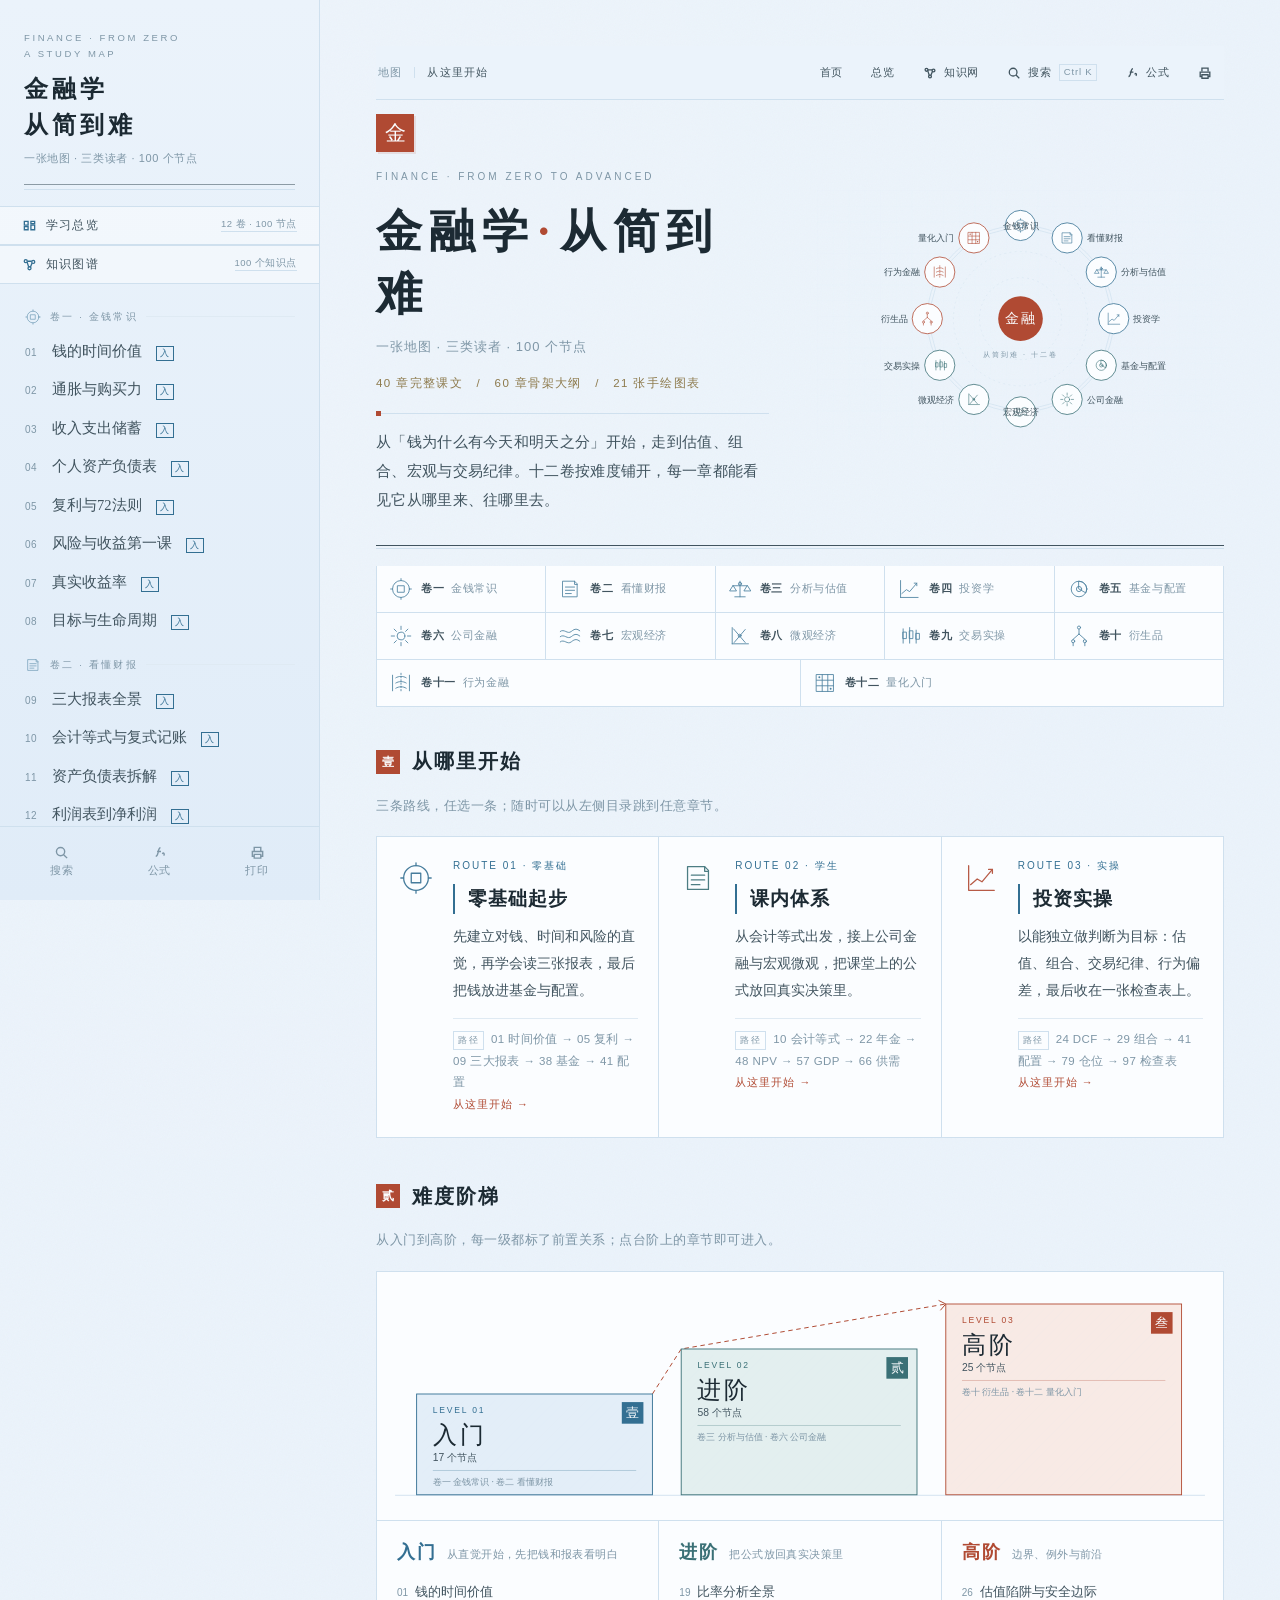
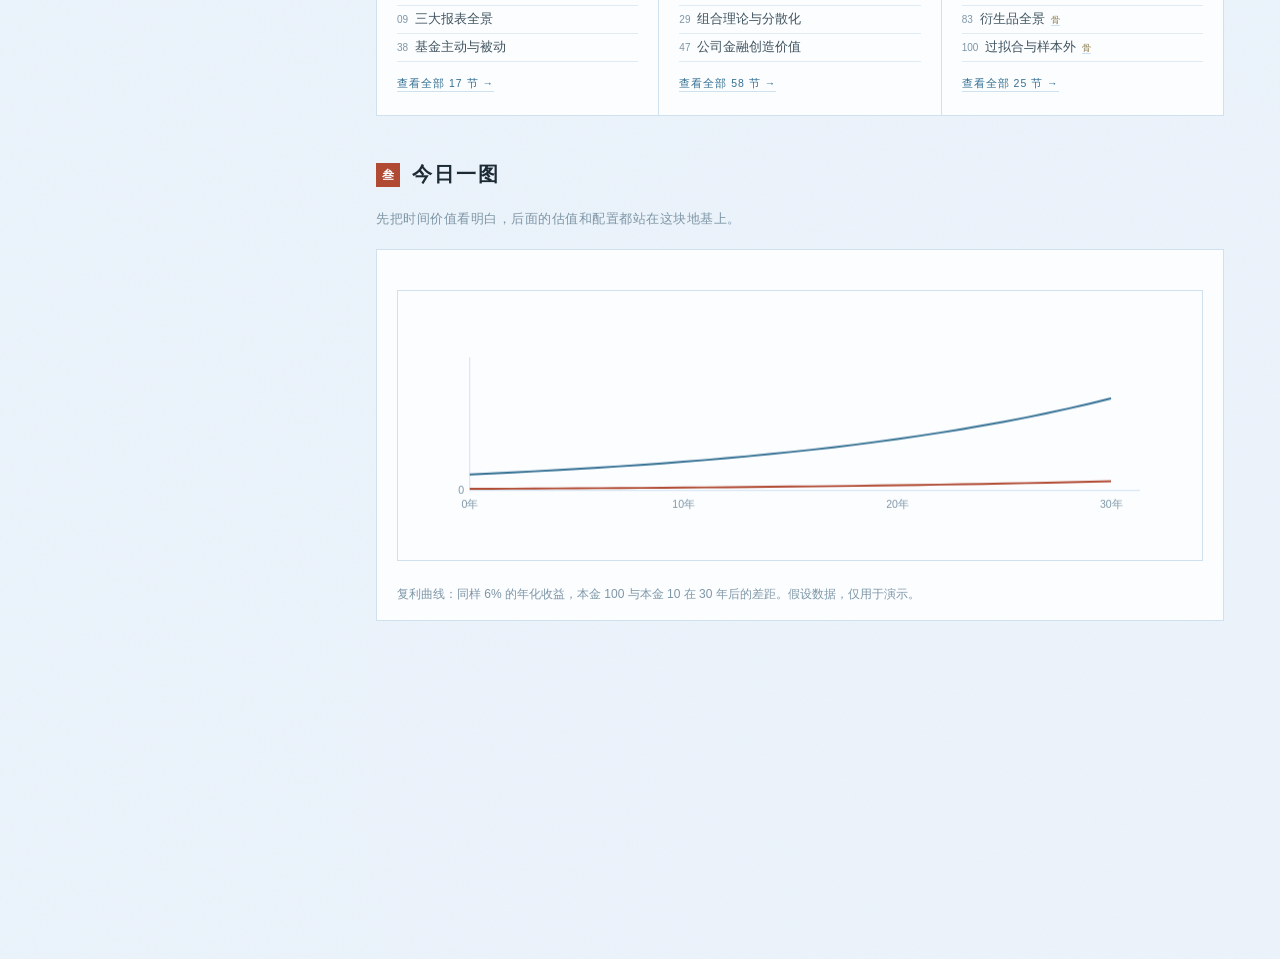
==== index.html @ 2760b492 "feat: 金融学·从简到难 学习站（12卷/100节点/40章课文/21图表）" ====
<!DOCTYPE html>
<html lang="zh-CN">
<head>
<meta charset="UTF-8">
<meta name="viewport" content="width=device-width, initial-scale=1.0">
<meta name="description" content="金融学·从简到难：一张地图，三类读者，100 个节点。零基础、经管学生、投资实操者都能找到自己的路径。">
<title>金融学·从简到难｜学习地图</title>
<link rel="icon" href="data:image/svg+xml,%3Csvg xmlns='http://www.w3.org/2000/svg' viewBox='0 0 64 64'%3E%3Crect width='64' height='64' fill='%23b04a33'/%3E%3Ctext x='32' y='46' font-size='40' text-anchor='middle' fill='%23fbfdff' font-family='serif'%3E%E9%87%91%3C/text%3E%3C/svg%3E">
<link rel="stylesheet" href="app.css">
</head>
<body>
<div id="bootWarn" role="alert" style="display:none;position:fixed;top:0;left:0;right:0;z-index:9999;background:#b04a33;color:#fffdf7;padding:12px 18px;font:13px/1.7 'Microsoft YaHei',sans-serif;text-align:center">
  页面似乎没有正常加载。请刷新一次；若仍空白，请用 Edge / Chrome 打开本地母版。
</div>
<noscript>
  <div style="background:#fff3e2;color:#7a3b12;border-bottom:1px solid #e6c9a8;padding:12px 18px;font:13px/1.7 'Microsoft YaHei',sans-serif;text-align:center">
    当前浏览器禁用了脚本：章节文字仍可阅读，但导航、搜索与知识图谱不可用。
  </div>
</noscript>

<div class="readbar" id="readbar"></div>

<div class="layout">
  <aside class="sidebar" id="sidebar">
    <div class="sb-head">
      <div class="school">Finance · From Zero<br>A Study Map</div>
      <h1>金融学<br>从简到难</h1>
      <div class="teacher">一张地图 · 三类读者 · 100 个节点</div>
      <div class="rule"></div>
      <div class="rule thin"></div>
    </div>

    <button class="sb-kg sb-ov" id="ovBtn" type="button">
      <svg viewBox="0 0 16 16"><path d="M2.5 3.5h4v4h-4zM9.5 3.5h4v2.4h-4zM2.5 9.1h4v3.4h-4zM9.5 7.5h4v5h-4z"/></svg>
      <span>学习总览</span><em>12 卷 · 100 节点</em>
    </button>
    <button class="sb-kg" type="button" data-kg>
      <svg viewBox="0 0 16 16"><circle cx="4" cy="4.4" r="1.6"/><circle cx="12" cy="5.2" r="1.6"/><circle cx="8" cy="12" r="1.6"/><path d="M5.4 5.3 7.1 10.5M10.8 6.3 9 10.7M5.7 4.5h4.6"/></svg>
      <span>知识图谱</span><em id="kgCount">100 个知识点</em>
    </button>

    <nav class="sb-nav" id="sbnav" aria-label="章节目录"></nav>

    <div class="sb-foot">
      <button type="button" data-open="search" title="搜索（Ctrl K）">
        <svg viewBox="0 0 16 16"><circle cx="7" cy="7" r="4.4"/><path d="M10.3 10.3 14 14"/></svg>搜索
      </button>
      <button type="button" data-open="formula" title="公式手册">
        <svg viewBox="0 0 16 16"><path d="M4 12c1.4 0 1.8-1 2.4-3.6C7 5.4 7.3 3 9 3M5.4 7h4.2M11 9.5c.6-1 1.2-1.3 1.8-.6.5.6.2 1.6-.3 2.4"/></svg>公式
      </button>
      <button type="button" onclick="window.print()" title="打印本章">
        <svg viewBox="0 0 16 16"><path d="M4.5 6V2.5h7V6M4.5 12H2.5V7h11v5h-2M4.5 10h7v4h-7z"/></svg>打印
      </button>
    </div>
  </aside>

  <div class="ov" id="ovOverlay" role="dialog" aria-modal="true" aria-label="学习总览">
    <div class="ov-panel">
      <div class="ov-head">
        <div>
          <div class="ov-kicker">Course Map</div>
          <h2 class="ov-title">学习总览</h2>
          <p class="ov-sub" id="ovSub">12 卷 · 100 节点 · 按入门 / 进阶 / 高阶分层</p>
        </div>
        <button class="ov-close" id="ovClose" type="button" aria-label="关闭">×</button>
      </div>
      <div class="ov-body" id="ovBody"></div>
    </div>
  </div>

  <div id="navMask"></div>

  <main class="main" id="main">
    <div class="topbar">
      <div class="crumb">
        <button class="tbtn" id="menuBtn" aria-label="打开目录">
          <svg viewBox="0 0 16 16"><path d="M2.5 4h11M2.5 8h11M2.5 12h11"/></svg>
        </button>
        <span id="curNum">地图</span>
        <span class="div"></span>
        <span class="now" id="curTitle">从这里开始</span>
      </div>
      <div class="tools">
        <button class="tbtn" type="button" id="homeBtn"><span>首页</span></button>
        <button class="tbtn" type="button" id="ovTopBtn"><span>总览</span></button>
        <button class="tbtn" type="button" data-kg>
          <svg viewBox="0 0 16 16"><circle cx="4" cy="4.4" r="1.6"/><circle cx="12" cy="5.2" r="1.6"/><circle cx="8" cy="12" r="1.6"/><path d="M5.4 5.3 7.1 10.5M10.8 6.3 9 10.7M5.7 4.5h4.6"/></svg><span>知识网</span>
        </button>
        <button class="tbtn" type="button" data-open="search">
          <svg viewBox="0 0 16 16"><circle cx="7" cy="7" r="4.4"/><path d="M10.3 10.3 14 14"/></svg><span>搜索</span><kbd>Ctrl K</kbd>
        </button>
        <button class="tbtn" type="button" data-open="formula">
          <svg viewBox="0 0 16 16"><path d="M4 12c1.4 0 1.8-1 2.4-3.6C7 5.4 7.3 3 9 3M5.4 7h4.2M11 9.5c.6-1 1.2-1.3 1.8-.6.5.6.2 1.6-.3 2.4"/></svg><span>公式</span>
        </button>
        <button class="tbtn" type="button" onclick="window.print()" title="打印本章">
          <svg viewBox="0 0 16 16"><path d="M4.5 6V2.5h7V6M4.5 12H2.5V7h11v5h-2M4.5 10h7v4h-7z"/></svg>
        </button>
      </div>
    </div>

    <section id="home" class="home"></section>
    <div id="chMount"></div>

    <footer class="cfoot" id="cfoot">
      <button id="prevBtn" type="button"><span>上一章</span><em id="prevTitle">—</em></button>
      <button id="nextBtn" class="next" type="button"><span>下一章</span><em id="nextTitle">—</em></button>
    </footer>
  </main>
</div>

<div class="overlay" id="searchOverlay" role="dialog" aria-label="全文搜索">
  <div class="search-panel">
    <div class="search-top">
      <svg viewBox="0 0 16 16"><circle cx="7" cy="7" r="4.4"/><path d="M10.3 10.3 14 14"/></svg>
      <input id="searchInput" type="search" placeholder="搜索章节、术语、公式…" autocomplete="off" spellcheck="false">
      <span class="search-hint">ESC</span>
    </div>
    <div class="search-res" id="searchRes"><div class="search-empty">输入关键词，搜索全部 100 个节点</div></div>
    <div class="search-foot"><span>↑ ↓ 选择</span><span>Enter 跳转</span><span>Esc 关闭</span></div>
  </div>
</div>

<div class="drawer" id="fxDrawer" role="dialog" aria-label="公式手册">
  <div class="drawer-h"><h3>公式手册</h3><button type="button" data-close>关闭 ✕</button></div>
  <div class="drawer-search"><input id="fxSearch" type="search" placeholder="筛选：复利 / 久期 / WACC / 杜邦…" autocomplete="off"></div>
  <div class="drawer-body" id="fxBody"></div>
  <div class="drawer-foot">公式均为教学口径，符号定义以原章节为准</div>
</div>

<button class="totop" id="toTop" type="button" aria-label="回到顶部">↑</button>

<div class="kg-overlay" id="kgOverlay" role="dialog" aria-label="知识点网络">
  <div class="kg-head">
    <div>
      <div class="kg-title">知识点网络</div>
      <div class="kg-sub" id="kgSub">100 个知识点 · 前置关系构成有向图</div>
    </div>
    <div class="kg-head-right">
      <div class="kg-chips" id="kgChips"></div>
      <button class="kg-mode" id="kgMode" type="button">3D 图谱</button>
      <button class="kg-close" id="kgClose" type="button">关闭 ✕</button>
    </div>
  </div>
  <div class="kg-body">
    <aside class="kg-side">
      <div class="kg-search"><input id="kgSearch" type="search" placeholder="搜索知识点…" autocomplete="off"></div>
      <div id="kgList"></div>
    </aside>
    <div class="kg-stage" id="kgStage">
      <canvas id="kg3d"></canvas>
      <svg id="kgSvg" viewBox="0 0 1000 720" preserveAspectRatio="xMidYMid meet"></svg>
      <div class="kg-zoom" id="kgZoom2d">
        <button type="button" data-z="in" aria-label="放大">＋</button>
        <button type="button" data-z="out" aria-label="缩小">－</button>
        <button type="button" data-z="reset" aria-label="重置视图">⟲</button>
        <button type="button" data-z="relayout" aria-label="重新布局">↻</button>
      </div>
      <div class="kg-zoom kg-zoom3" id="kgZoom3d">
        <button type="button" data-k3="rot" aria-label="暂停旋转">⏸</button>
        <button type="button" data-k3="in" aria-label="放大">＋</button>
        <button type="button" data-k3="out" aria-label="缩小">－</button>
        <button type="button" data-k3="reset" aria-label="重置视角">⟲</button>
        <button type="button" data-k3="relayout" aria-label="重新布局">↻</button>
      </div>
      <div class="kg-crumb"><button id="kgBack" type="button">← 返回</button><span id="kgPath"></span></div>
      <div class="kg-hint">拖拽旋转 · 滚轮缩放 · 点击节点</div>
    </div>
    <aside class="kg-detail" id="kgDetail"></aside>
  </div>
</div>

<div id="toast"></div>

<script src="js/registry.js"></script>
<script src="js/visuals.js"></script>
<script src="js/skeleton_notes.js"></script>
<script src="js/terms.js"></script>
<script src="js/formula.js"></script>
<script src="chapters/vol1.js"></script>
<script src="chapters/vol2.js"></script>
<script src="chapters/vol3.js"></script>
<script src="chapters/vol4.js"></script>
<script src="chapters/vol5.js"></script>
<script src="chapters/vol6.js"></script>
<script src="chapters/vol7.js"></script>
<script src="chapters/vol8.js"></script>
<script src="chapters/vol9.js"></script>
<script src="chapters/vol10.js"></script>
<script src="chapters/vol11.js"></script>
<script src="chapters/vol12.js"></script>
<script>
(function(){
  var html=[window.__CH_VOL1,window.__CH_VOL2,window.__CH_VOL3,window.__CH_VOL4,
            window.__CH_VOL5,window.__CH_VOL6,window.__CH_VOL7,window.__CH_VOL8,
            window.__CH_VOL9,window.__CH_VOL10,window.__CH_VOL11,window.__CH_VOL12]
           .filter(Boolean).join('');
  var mount=document.getElementById('chMount');
  if(!mount) return;
  var tmp=document.createElement('div');
  tmp.innerHTML=html;
  var frag=document.createDocumentFragment();
  while(tmp.firstChild){ frag.appendChild(tmp.firstChild); }
  mount.parentNode.replaceChild(frag, mount);
})();
</script>
<script src="js/charts.js"></script>
<script src="js/nav.js"></script>
<script src="js/boot.js"></script>
<script src="js/overview.js"></script>
<script src="js/kg2d.js"></script>
<script src="js/kg3d.js"></script>
</body>
</html>
---- app.css ----
/* ============================================================
   淡蓝纸本 · 墨蓝 · 朱印
   ============================================================ */
:root{
  --paper:#ebf3fb;
  --paper-2:#e3eef9;
  --sheet:#fbfdff;
  --ink:#1c2a33;
  --ink2:#41545f;
  --muted:#7e96a6;

  --rule:#cfe0ee;
  --rule-2:#dfeaf3;

  /* 会计：墨蓝 */
  --green:#336f92;
  --green-l:#5a97b8;
  --green-bg:#e3eef8;

  /* 财管：墨绿 */
  --purple:#3a7076;
  --purple-bg:#e3efef;

  /* 朱印 */
  --red:#b04a33;
  --red-bg:#f8eae5;

  --gold:#8d7a4c;
  --gold-bg:#f5f0e4;

  --blue:#336f92;
  --blue-bg:#e3eef8;

  --serif:"Source Han Serif SC","Noto Serif SC","Songti SC","STSong","SimSun",Georgia,serif;
  --sans:"Optima","PingFang SC","Microsoft YaHei","Helvetica Neue",Arial,sans-serif;
  --mono:"Cascadia Mono","Consolas","SFMono-Regular",monospace;
}
*{box-sizing:border-box;margin:0;padding:0;}
html{scroll-behavior:smooth;-webkit-text-size-adjust:100%;}
body{
  font-family:var(--serif);
  background:var(--paper);
  background-image:radial-gradient(circle at 18% 8%,rgba(255,255,255,.12),transparent 46%),
                   radial-gradient(circle at 82% 92%,rgba(255,255,255,.05),transparent 50%);
  color:var(--ink);
  line-height:1.95;
  font-size:16px;
  -webkit-font-smoothing:antialiased;
  text-rendering:optimizeLegibility;
}
::selection{background:rgba(176,74,51,.15);}
a{color:inherit;text-decoration:none;}
button{font-family:inherit;color:inherit;background:none;border:none;cursor:pointer;}
img,canvas{max-width:100%;}
:focus-visible{outline:2px solid var(--red);outline-offset:3px;}

/* ---------- 布局 ---------- */
.layout{display:flex;max-width:1560px;margin:0 auto;min-height:100vh;}
.layout > .sidebar{width:300px;flex:0 0 300px;}
.layout > .main{flex:1 1 auto;min-width:0;}
@supports (display:grid){.layout{display:grid;grid-template-columns:300px minmax(0,1fr);}}

/* ---------- 侧栏 ---------- */
.sidebar{
  position:sticky;top:0;height:100vh;
  background:linear-gradient(180deg,var(--paper) 0%,#e0ecf8 100%);
  border-right:1px solid var(--rule);
  display:flex;flex-direction:column;
  z-index:60;
}
.sb-head{padding:30px 24px 16px;}
.sb-head .school{
  font-family:var(--sans);font-size:9.5px;letter-spacing:2.6px;color:var(--muted);
  text-transform:uppercase;line-height:1.7;
}
.sb-head h1{
  font-size:22px;font-weight:600;letter-spacing:4px;line-height:1.5;margin-top:9px;
}
.sb-head .teacher{
  font-family:var(--sans);font-size:11px;color:var(--muted);margin-top:5px;letter-spacing:.6px;
}
.sb-head .rule{height:1px;background:var(--ink2);opacity:.55;margin:15px 0 4px;}
.sb-head .rule.thin{height:1px;background:var(--rule);opacity:1;margin:3px 0 0;}

.sb-nav{flex:1;overflow-y:auto;padding:8px 0 18px;scrollbar-width:thin;scrollbar-color:var(--rule) transparent;}
.sb-nav::-webkit-scrollbar{width:5px;}
.sb-nav::-webkit-scrollbar-thumb{background:var(--rule);}
.nav-group{
  font-family:var(--sans);font-size:9.5px;letter-spacing:2.2px;color:var(--muted);
  padding:16px 24px 6px;display:flex;align-items:center;gap:8px;text-transform:uppercase;
}
.nav-group::after{content:'';flex:1;height:1px;background:var(--rule-2);}
.nav-item{
  display:flex;align-items:baseline;gap:10px;
  padding:7px 24px 7px 23px;font-size:13.5px;line-height:1.55;
  color:var(--ink2);border-left:2px solid transparent;cursor:pointer;
  transition:color .15s,background .15s,border-color .15s;
}
.nav-item:hover{background:rgba(251,253,255,.78);color:var(--ink);}
.nav-item .n{
  font-family:var(--sans);font-size:10px;color:var(--muted);letter-spacing:.5px;
  font-variant-numeric:tabular-nums;min-width:17px;flex-shrink:0;
}
.nav-item.active{background:rgba(251,253,255,.96);border-left-color:var(--red);color:var(--ink);font-weight:600;}
.nav-item.active .n{color:var(--red);}

.sb-foot{border-top:1px solid var(--rule);padding:10px 14px 14px;display:grid;grid-template-columns:repeat(3,1fr);gap:2px;}
.sb-foot button{
  font-family:var(--sans);font-size:10.5px;letter-spacing:.8px;color:var(--muted);
  padding:8px 2px;display:flex;flex-direction:column;align-items:center;gap:4px;
  transition:color .15s;
}
.sb-foot button:hover{color:var(--ink);}
.sb-foot svg{width:15px;height:15px;stroke:currentColor;fill:none;stroke-width:1.5;}

/* ---------- 顶栏 ---------- */
.topbar{
  position:sticky;top:0;z-index:40;
  display:flex;align-items:center;justify-content:space-between;gap:16px;
  padding:0 0 0 2px;height:54px;
  background:rgba(235,243,251,.9);
  backdrop-filter:saturate(1.4) blur(8px);
  -webkit-backdrop-filter:saturate(1.4) blur(8px);
  border-bottom:1px solid var(--rule);
}
.crumb{display:flex;align-items:center;gap:12px;font-family:var(--sans);font-size:11px;color:var(--muted);letter-spacing:1.2px;min-width:0;}
.crumb b{color:var(--ink2);font-weight:500;letter-spacing:.6px;white-space:nowrap;}
.crumb .div{width:1px;height:11px;background:var(--rule);}
.crumb .now{white-space:nowrap;overflow:hidden;text-overflow:ellipsis;color:var(--ink2);}
.tools{display:flex;align-items:center;gap:4px;flex-shrink:0;}
.tbtn{
  display:flex;align-items:center;gap:7px;padding:7px 11px;
  font-family:var(--sans);font-size:11px;letter-spacing:.8px;color:var(--ink2);
  border:1px solid transparent;transition:all .15s;
}
.tbtn:hover{border-color:var(--rule);background:var(--sheet);}
.tbtn svg{width:14px;height:14px;stroke:currentColor;fill:none;stroke-width:1.5;}
.tbtn kbd{font-family:var(--sans);font-size:9.5px;color:var(--muted);border:1px solid var(--rule);padding:0 4px;line-height:1.5;}
#menuBtn{display:none;}

/* 阅读进度 */
.readbar{position:fixed;top:0;left:0;height:2px;width:0;background:var(--red);z-index:100;transition:width .1s linear;}

/* ---------- 正文 ---------- */
.main{max-width:940px;margin:0 auto;padding:42px 58px 130px;width:100%;}
.chapter{display:none;}
.chapter.active{display:block;animation:fadeUp .45s cubic-bezier(.4,0,.2,1);}
@keyframes fadeUp{from{opacity:0;transform:translateY(8px);}to{opacity:1;transform:none;}}
@media(prefers-reduced-motion:reduce){
  html{scroll-behavior:auto;}
  .chapter.active{animation:none;}
  *{transition:none!important;}
}

/* 章首 */
.chead{display:flex;gap:20px;align-items:flex-start;padding-bottom:24px;margin-bottom:34px;border-bottom:1px solid var(--ink2);position:relative;}
.chead::after{content:'';position:absolute;left:0;right:0;bottom:-4px;height:1px;background:var(--rule);}
.chnum{
  font-size:52px;line-height:.92;font-weight:300;letter-spacing:-1px;
  color:rgba(51,111,146,.18);font-variant-numeric:lining-nums tabular-nums;
  flex-shrink:0;min-width:62px;padding-top:2px;
}
.chead.fin .chnum{color:rgba(58,112,118,.20);}
.chead-body{min-width:0;}
.kicker{
  font-family:var(--sans);font-size:10px;letter-spacing:2.6px;color:var(--green);
  text-transform:uppercase;margin-bottom:8px;
}
.chead.fin .kicker{color:var(--purple);}
.chead h2{font-size:29px;font-weight:600;letter-spacing:1.2px;line-height:1.45;}
.chead .desc{color:var(--muted);font-size:13.5px;margin-top:8px;line-height:1.8;letter-spacing:.3px;}

/* 标题层级 */
h3{
  font-size:19px;font-weight:600;margin:42px 0 14px;padding-left:13px;
  border-left:2px solid var(--green);letter-spacing:.8px;line-height:1.6;
}
h3.fin{border-left-color:var(--purple);}
h4{
  font-size:15.5px;font-weight:600;margin:26px 0 10px;color:var(--green-l);
  letter-spacing:.8px;line-height:1.6;
}
h4.fin{color:var(--purple);}
p{margin:12px 0;text-wrap:pretty;}
ul,ol{margin:12px 0 12px 24px;}
li{margin:6px 0;padding-left:2px;}
li::marker{color:var(--muted);}
strong{font-weight:600;color:var(--ink);}
em{font-style:normal;border-bottom:1px solid var(--rule);}
code{font-family:var(--mono);font-size:.88em;background:var(--paper-2);padding:1px 5px;}
hr{border:none;border-top:1px solid var(--rule);margin:28px 0;}

/* 卡片 */
.card{background:var(--sheet);border:1px solid var(--rule);padding:20px 24px;margin:20px 0;}
.card.soft{background:rgba(251,253,255,.55);border-color:var(--rule-2);}
.card.key{border-left:2px solid var(--green);}
.card.fin{border-left:2px solid var(--purple);}
.card.warn{border-left:2px solid var(--gold);background:var(--gold-bg);border-color:#e3d9c2;}
.card.danger{border-left:2px solid var(--red);background:var(--red-bg);border-color:#f0d8d0;}
.card-t{
  font-family:var(--sans);font-size:11px;font-weight:600;letter-spacing:1.8px;
  color:var(--green);margin-bottom:8px;text-transform:uppercase;
}
.card.warn .card-t{color:var(--gold);}
.card.danger .card-t{color:var(--red);}
.card.fin .card-t{color:var(--purple);}
.card p:last-child,.card ul:last-child,.card ol:last-child,.card table:last-child{margin-bottom:0;}

/* 定义 */
.defn{border-top:1px solid var(--rule);border-bottom:1px solid var(--rule);padding:16px 0 15px;margin:18px 0;position:relative;}
.defn::before{
  content:'定 义';font-family:var(--sans);font-size:9.5px;letter-spacing:2.4px;
  color:var(--red);display:block;margin-bottom:6px;
}
.defn p{margin:4px 0;color:var(--ink);line-height:1.95;}

/* 表格 —— 账簿横线 */
table{width:100%;border-collapse:collapse;margin:20px 0;font-size:14px;background:transparent;}
th,td{padding:9px 12px;text-align:left;vertical-align:top;line-height:1.75;border-bottom:1px solid var(--rule-2);}
thead th{
  border-top:1px solid var(--ink2);border-bottom:1px solid var(--ink2);
  background:transparent;font-weight:600;letter-spacing:.6px;font-size:13px;
}
tbody tr:last-child td{border-bottom:1px solid var(--ink2);}
td.num,th.num{text-align:right;font-variant-numeric:tabular-nums;}
tr:hover td{background:rgba(251,253,255,.78);}
table.compact td,table.compact th{padding:6px 10px;font-size:13px;}
/* 窄屏表格容器：允许横向滚动，避免撑破版心 */
.tbl-scroll{overflow-x:auto;overflow-y:hidden;-webkit-overflow-scrolling:touch;margin:18px 0;}
.tbl-scroll table{margin:0;}
@media(max-width:700px){ .tbl-scroll table{min-width:520px;} }

/* 公式 */
.formula{
  border-top:1px solid var(--rule);border-bottom:1px solid var(--rule);
  padding:16px 20px;margin:18px 0;text-align:center;
  font-family:"Cambria Math","Times New Roman",Georgia,serif;font-size:17px;letter-spacing:.3px;
  background:transparent;
}
.formula .v{color:var(--green);font-style:italic;font-weight:600;}
.formula.fin .v{color:var(--purple);}
.formula-note{text-align:center;font-family:var(--sans);font-size:11.5px;color:var(--muted);margin-top:-10px;margin-bottom:18px;letter-spacing:.5px;}

/* 分录 */
.entry{background:#f4f9fd;border:1px solid var(--rule);margin:16px 0;overflow:hidden;font-family:var(--mono);}
.entry-h{
  padding:6px 15px;font-family:var(--sans);font-size:10.5px;color:var(--ink2);
  letter-spacing:1.2px;border-bottom:1px solid var(--rule);background:rgba(224,235,244,.6);
}
.entry-b{padding:13px 18px;font-size:13.5px;line-height:2.15;}
.entry-b .dr{color:var(--red);font-weight:600;}
.entry-b .cr{color:var(--green);font-weight:600;padding-left:30px;}
.entry-b .amt{float:right;font-variant-numeric:tabular-nums;}
.entry-b .line{display:flex;justify-content:space-between;gap:16px;}

/* T 型账户 */
.tacct-wrap{display:grid;grid-template-columns:1fr 1fr;gap:18px;margin:22px 0;}
.tacct-single{border:1px solid var(--rule);background:var(--sheet);}
.tacct-title{
  text-align:center;padding:7px;font-size:12.5px;font-weight:600;letter-spacing:1px;
  border-bottom:1px solid var(--ink2);
}
.tacct-body{display:flex;}
.tacct-body .col{flex:1;padding:10px 13px;min-height:58px;}
.tacct-body .col:first-child{border-right:1px solid var(--rule);}
.tacct-body .col-h{
  font-family:var(--sans);font-size:10px;color:var(--muted);padding-bottom:5px;
  border-bottom:1px dashed var(--rule);margin-bottom:6px;text-align:center;letter-spacing:1px;
}
.tacct-body .row{display:flex;justify-content:space-between;font-size:12.5px;padding:2px 0;gap:8px;}
.tacct-body .row .n{font-variant-numeric:tabular-nums;flex-shrink:0;}

/* 步骤 */
.steps{counter-reset:s;margin:22px 0;border-left:1px solid var(--rule);padding-left:0;}
.step{position:relative;padding:0 0 0 38px;margin:18px 0;}
.step::before{
  content:counter(s);counter-increment:s;
  position:absolute;left:-1px;top:1px;width:26px;height:26px;
  background:var(--paper);text-align:center;line-height:26px;
  font-family:var(--serif);font-size:13px;color:var(--green);font-weight:600;
  border:1px solid var(--rule);
}
.step-t{font-weight:600;margin-bottom:3px;letter-spacing:.3px;}

/* 计算器 */
.calc{background:var(--sheet);border:1px solid var(--rule);padding:22px 24px;margin:24px 0;}
.calc-h{
  font-family:var(--sans);font-size:11px;font-weight:600;color:var(--green);
  margin-bottom:16px;letter-spacing:1.6px;display:flex;align-items:center;gap:9px;text-transform:uppercase;
}
.calc-h::before{content:'';width:6px;height:6px;background:var(--red);display:inline-block;}
.calc.fin .calc-h{color:var(--purple);}
.calc-grid{display:grid;grid-template-columns:repeat(auto-fit,minmax(136px,1fr));gap:14px;margin-bottom:16px;}
.fld label{display:block;font-family:var(--sans);font-size:10.5px;color:var(--muted);margin-bottom:5px;letter-spacing:.6px;}
.fld input,.fld select{
  width:100%;padding:8px 10px;border:1px solid var(--rule);background:var(--paper);
  font-family:var(--sans);font-size:13px;color:var(--ink);border-radius:0;
}
.fld input:focus,.fld select:focus{outline:none;border-color:var(--green);background:var(--sheet);}
.btn{
  background:var(--green);color:var(--sheet);border:none;padding:9px 26px;
  font-family:var(--sans);font-size:12px;cursor:pointer;letter-spacing:1.6px;transition:background .15s;
}
.btn:hover{background:var(--ink);}
.btn.fin{background:var(--purple);}
.btn.ghost{background:transparent;color:var(--ink2);border:1px solid var(--rule);}
.btn.ghost:hover{border-color:var(--ink2);background:transparent;color:var(--ink);}
.cout{margin-top:18px;padding:16px 18px;background:rgba(224,235,244,.55);border-top:1px solid var(--rule);font-size:14px;line-height:2.05;display:none;}
.cout.show{display:block;}
.cout .big{font-size:22px;font-weight:600;color:var(--green);font-variant-numeric:tabular-nums;letter-spacing:.5px;}
.cout.fin .big{color:var(--purple);}
.cout .row{display:flex;justify-content:space-between;gap:20px;border-bottom:1px dotted var(--rule);padding:3px 0;}
.cout .row:last-of-type{border-bottom:none;}

/* 小测 */
.quiz{background:var(--sheet);border:1px solid var(--rule);border-top:2px solid var(--gold);padding:20px 24px;margin:30px 0;}
.quiz-h{font-family:var(--sans);font-size:9.5px;font-weight:600;color:var(--gold);letter-spacing:3px;margin-bottom:12px;}
.quiz-q{font-size:15px;margin-bottom:14px;font-weight:600;line-height:1.8;}
.opt{
  display:block;padding:9px 14px;border:1px solid var(--rule);margin:6px 0;cursor:pointer;
  transition:all .14s;font-size:14px;background:var(--paper);line-height:1.7;
}
.opt:hover{border-color:var(--green);background:var(--green-bg);}
.opt.ok{border-color:var(--green);background:var(--green-bg);color:var(--green);font-weight:600;}
.opt.no{border-color:var(--red);background:var(--red-bg);color:var(--red);}
.qfb{margin-top:14px;font-size:13.5px;padding:12px 15px;display:none;line-height:1.9;border-left:2px solid var(--rule);}
.qfb.show{display:block;}
.qfb.ok{background:var(--green-bg);border-left-color:var(--green);}
.qfb.no{background:var(--red-bg);border-left-color:var(--red);}
.quiz-foot{margin-top:12px;display:flex;justify-content:flex-end;}
.quiz-foot button{font-family:var(--sans);font-size:10.5px;color:var(--muted);letter-spacing:1px;border-bottom:1px solid var(--rule);padding:2px 0;}
.quiz-foot button:hover{color:var(--ink);border-color:var(--ink2);}

/* 图表 */.chart-box{background:var(--sheet);border:1px solid var(--rule);padding:22px 18px 16px;margin:22px 0;}
/* 画布独立滚动层：宽图在窄屏横向滑动，图注不跟着跑 */
.cv-scroll{overflow-x:auto;overflow-y:hidden;-webkit-overflow-scrolling:touch;}
.cv-scroll canvas{display:block;}
.chart-box .cap{
  font-family:var(--sans);font-size:11px;color:var(--muted);text-align:center;
  margin-top:12px;letter-spacing:.6px;line-height:1.7;
}
canvas{display:block;margin:0 auto;max-width:100%;}

/* 说明性插图（SVG / 图片） */
.fig{background:var(--sheet);border:1px solid var(--rule);padding:22px 20px 16px;margin:24px 0;}
.fig .cap{
  font-family:var(--sans);font-size:11.5px;color:var(--muted);text-align:center;
  margin-top:14px;letter-spacing:.8px;line-height:1.8;
}
.fig svg{display:block;margin:0 auto;max-width:100%;height:auto;}
.fig-scroll{overflow-x:auto;overflow-y:hidden;-webkit-overflow-scrolling:touch;}
@media(max-width:700px){
  .fig-scroll svg{min-width:660px;}
  .fig:has(.fig-scroll)::before{
    content:'← 左右滑动查看完整图表';display:block;text-align:right;
    font-family:var(--sans);font-size:10.5px;color:var(--muted);
    letter-spacing:.6px;margin-bottom:8px;
  }
}
.fig img{display:block;margin:0 auto;max-width:100%;height:auto;border:1px solid var(--rule-2);}
.fig .cap b{color:var(--ink2);font-weight:600;}
input[type=search]::-webkit-search-cancel-button,input[type=search]::-webkit-search-decoration{-webkit-appearance:none;appearance:none;display:none;}

/* 章末导航 */
.cfoot{
  display:grid;grid-template-columns:1fr 1fr;gap:14px;margin-top:64px;padding-top:22px;
  border-top:1px solid var(--rule);
}
.cfoot button{
  background:transparent;border:1px solid var(--rule);padding:12px 16px;
  font-size:13px;cursor:pointer;color:var(--ink2);transition:all .15s;text-align:left;
  display:flex;flex-direction:column;gap:3px;
}
.cfoot button span{font-family:var(--sans);font-size:9.5px;letter-spacing:2px;color:var(--muted);}
.cfoot button:hover{border-color:var(--ink2);color:var(--ink);background:var(--sheet);}
.cfoot button:disabled{opacity:.32;cursor:not-allowed;background:transparent;}
.cfoot button.next{text-align:right;align-items:flex-end;}

/* 标签 */
.tag{
  display:inline-block;font-family:var(--sans);font-size:10px;padding:1px 7px;margin-right:5px;
  background:transparent;color:var(--green);border:1px solid var(--green);letter-spacing:.8px;vertical-align:1px;
}
.tag.fin{color:var(--purple);border-color:var(--purple);}
.tag.gold{color:var(--gold);border-color:var(--gold);}
.tag.seal{color:var(--red);border-color:var(--red);}

.src{font-family:var(--sans);font-size:10.5px;color:var(--muted);text-align:right;margin-top:-8px;margin-bottom:16px;letter-spacing:.6px;}

.two{display:grid;grid-template-columns:1fr 1fr;gap:18px;margin:20px 0;}
@media(max-width:760px){.two{grid-template-columns:1fr;}}

/* ---------- 搜索 ---------- */
.overlay{
  position:fixed;top:0;right:0;bottom:0;left:0;width:100%;height:100%;z-index:200;background:rgba(28,42,51,.30);
  backdrop-filter:blur(3px);display:none;padding:12vh 20px 20px;
}
.overlay.show{display:block;}
.search-panel{
  max-width:660px;margin:0 auto;background:var(--sheet);border:1px solid var(--ink2);
  box-shadow:0 24px 60px rgba(28,42,51,.20);animation:pop .18s ease-out;
}
@keyframes pop{from{opacity:0;transform:translateY(-6px) scale(.99);}to{opacity:1;transform:none;}}
.search-top{display:flex;align-items:center;gap:12px;padding:14px 18px;border-bottom:1px solid var(--rule);}
.search-top svg{width:17px;height:17px;stroke:var(--muted);fill:none;stroke-width:1.6;flex-shrink:0;}
#searchInput{
  flex:1;border:none;background:transparent;font-family:var(--serif);font-size:16px;color:var(--ink);
  outline:none;padding:2px 0;
}
#searchInput::placeholder{color:var(--muted);}
.search-hint{font-family:var(--sans);font-size:9.5px;color:var(--muted);border:1px solid var(--rule);padding:1px 5px;letter-spacing:.5px;}
.search-res{max-height:56vh;overflow-y:auto;padding:6px 0;}
.sres{padding:11px 18px;cursor:pointer;border-left:2px solid transparent;display:block;}
.sres:hover,.sres.sel{background:var(--paper);border-left-color:var(--red);}
.sres .st{font-size:13.5px;font-weight:600;letter-spacing:.3px;}
.sres .sm{font-family:var(--sans);font-size:9.5px;color:var(--muted);letter-spacing:1.2px;margin-top:2px;}
.sres .sx{font-size:12.5px;color:var(--ink2);margin-top:3px;line-height:1.7;display:-webkit-box;-webkit-line-clamp:2;-webkit-box-orient:vertical;overflow:hidden;}
.sres mark{background:rgba(176,74,51,.15);color:var(--red);padding:0 1px;}
.search-empty{padding:28px 18px;text-align:center;color:var(--muted);font-size:13px;}
.search-foot{font-family:var(--sans);font-size:9.5px;color:var(--muted);padding:8px 18px;border-top:1px solid var(--rule);display:flex;gap:14px;letter-spacing:.8px;}

/* ---------- 公式抽屉 ---------- */
.drawer{
  position:fixed;top:0;right:0;bottom:0;width:440px;max-width:92vw;z-index:220;
  background:var(--sheet);border-left:1px solid var(--ink2);
  transform:translateX(101%);transition:transform .28s cubic-bezier(.4,0,.2,1);
  display:flex;flex-direction:column;
}
.drawer.show{transform:none;box-shadow:-24px 0 50px rgba(28,42,51,.14);}
.drawer-h{display:flex;align-items:center;justify-content:space-between;padding:18px 20px 14px;border-bottom:1px solid var(--ink2);}
.drawer-h h3{border:none;padding:0;margin:0;font-size:16px;letter-spacing:2px;font-weight:600;}
.drawer-h button{font-family:var(--sans);font-size:11px;color:var(--muted);letter-spacing:1px;}
.drawer-h button:hover{color:var(--red);}
.drawer-search{padding:12px 20px;border-bottom:1px solid var(--rule);}
.drawer-search input{
  width:100%;border:1px solid var(--rule);background:var(--paper);padding:7px 10px;
  font-family:var(--sans);font-size:12.5px;color:var(--ink);outline:none;
}
.drawer-search input:focus{border-color:var(--green);background:var(--sheet);}
.drawer-body{flex:1;overflow-y:auto;padding:6px 20px 40px;}
.fx-group{margin-top:20px;}
.fx-group h4{font-size:12px;color:var(--muted);letter-spacing:2px;font-family:var(--sans);font-weight:500;margin:0 0 8px;border-bottom:1px solid var(--rule);padding-bottom:6px;}
.fx{padding:10px 0;border-bottom:1px dotted var(--rule);}
.fx .fn{font-size:13px;font-weight:600;letter-spacing:.4px;}
.fx .ff{font-family:"Cambria Math",Georgia,serif;font-size:13.5px;color:var(--green);margin-top:3px;line-height:1.7;}
.fx .fd{font-size:11.5px;color:var(--muted);margin-top:3px;line-height:1.65;}

/* ---------- 题库 ---------- */
.bank-bar{
  display:flex;flex-wrap:wrap;align-items:center;justify-content:space-between;gap:14px;
  padding:14px 0;border-top:1px solid var(--ink2);border-bottom:1px solid var(--rule);margin:24px 0 8px;
  position:sticky;top:54px;background:var(--paper);z-index:20;
}
.chips{display:flex;flex-wrap:wrap;gap:6px;}
.chip{
  font-family:var(--sans);font-size:11px;letter-spacing:1px;padding:5px 12px;
  border:1px solid var(--rule);color:var(--ink2);background:transparent;transition:all .14s;
}
.chip:hover{border-color:var(--ink2);}
.chip.active{background:var(--ink);color:var(--paper);border-color:var(--ink);}
.chip b{font-weight:500;font-variant-numeric:tabular-nums;}
.bank-stat{font-family:var(--sans);font-size:11px;color:var(--muted);letter-spacing:.8px;font-variant-numeric:tabular-nums;}
.bank-stat b{color:var(--ink2);font-weight:600;}

.qcard{background:var(--sheet);border:1px solid var(--rule);padding:18px 22px;margin:14px 0;}
.qmeta{display:flex;gap:8px;align-items:center;font-family:var(--sans);font-size:9.5px;color:var(--muted);letter-spacing:1.4px;margin-bottom:8px;}
.qmeta .tag{margin-right:0;}
.qstem{font-size:14.5px;line-height:1.85;margin-bottom:12px;}
.qopts{display:grid;gap:6px;}
.qopt{
  text-align:left;padding:8px 12px;border:1px solid var(--rule);background:var(--paper);
  font-family:var(--serif);font-size:13.5px;line-height:1.75;transition:all .13s;display:flex;gap:9px;
}
.qopt:hover{border-color:var(--green);background:var(--green-bg);}
.qopt .oi{font-family:var(--sans);font-size:11px;color:var(--muted);flex-shrink:0;width:14px;}
.qopt.sel{border-color:var(--ink2);background:var(--paper-2);}
.qopt.ok{border-color:var(--green);background:var(--green-bg);}
.qopt.ok .oi{color:var(--green);}
.qopt.no{border-color:var(--red);background:var(--red-bg);}
.qopt:disabled{cursor:default;}
.qact{margin-top:12px;display:flex;gap:10px;align-items:center;}
.qact .btn{padding:6px 18px;font-size:11px;letter-spacing:1.2px;}
.qact .note{font-family:var(--sans);font-size:10.5px;color:var(--muted);letter-spacing:.6px;}
.qexp{margin-top:12px;padding:11px 14px;background:rgba(224,235,244,.55);border-left:2px solid var(--green);font-size:13px;line-height:1.85;display:none;}
.qexp.show{display:block;}
.qexp.bad{border-left-color:var(--red);background:var(--red-bg);}
.qexp b{font-family:var(--sans);font-size:10.5px;letter-spacing:1.4px;}
.bank-empty{padding:40px 0;text-align:center;color:var(--muted);font-size:13px;}
.bank-foot{display:flex;justify-content:space-between;align-items:center;margin-top:26px;padding-top:16px;border-top:1px solid var(--rule);font-family:var(--sans);font-size:11px;color:var(--muted);letter-spacing:.6px;}

/* ---------- 真题 ---------- */
.paper-head{border:1px solid var(--rule);background:var(--sheet);padding:22px 26px;margin:22px 0;}
.paper-head .ph-t{font-size:17px;font-weight:600;letter-spacing:1px;}
.paper-head .ph-m{font-family:var(--sans);font-size:11px;color:var(--muted);letter-spacing:1px;margin-top:6px;line-height:1.9;}
.paper-head table{margin:14px 0 0;font-size:12.5px;}
.paper-head table th,.paper-head table td{padding:5px 8px;text-align:center;}
.qnum{
  display:inline-flex;align-items:center;justify-content:center;width:22px;height:22px;
  border:1px solid var(--rule);font-family:var(--sans);font-size:11px;color:var(--ink2);
  margin-right:8px;flex-shrink:0;vertical-align:1px;
}
.ans-badge{
  display:inline-block;font-family:var(--sans);font-size:10.5px;letter-spacing:.8px;
  color:var(--red);border:1px solid var(--red);padding:0 7px;margin-left:6px;vertical-align:1px;
}
details{border-bottom:1px dotted var(--rule);padding:6px 0;}
details summary{
  cursor:pointer;list-style:none;font-family:var(--sans);font-size:11px;color:var(--ink2);
  letter-spacing:1.2px;padding:4px 0;
}
details summary::-webkit-details-marker{display:none;}
details summary::before{content:'＋ ';color:var(--red);}
details[open] summary::before{content:'－ ';}
details[open]{padding-bottom:10px;}
details .dbody{font-size:13.5px;line-height:1.9;padding:4px 0 2px;}
.dbody p{margin:6px 0;}
.dbody ol,.dbody ul{margin:8px 0 8px 22px;}

.sol{margin:10px 0 0;padding:0;}
.sol-step{display:grid;grid-template-columns:96px 1fr;gap:14px;padding:9px 0;border-bottom:1px dotted var(--rule);font-size:13.5px;line-height:1.85;}
.sol-step:last-child{border-bottom:none;}
.sol-step .sl{font-family:var(--sans);font-size:10.5px;color:var(--muted);letter-spacing:1px;padding-top:3px;}
.sol-step .sv{font-variant-numeric:tabular-nums;}
.sol-ans{margin-top:12px;padding:10px 14px;background:var(--green-bg);border-left:2px solid var(--green);font-size:14px;}
.sol-ans b{font-family:var(--sans);font-size:10.5px;letter-spacing:1.6px;color:var(--green);display:block;margin-bottom:3px;}
.master{
  display:inline-flex;align-items:center;gap:7px;font-family:var(--sans);font-size:10.5px;
  color:var(--muted);letter-spacing:.8px;cursor:pointer;margin-top:10px;user-select:none;
}
.master input{appearance:none;width:12px;height:12px;border:1px solid var(--rule);background:var(--sheet);cursor:pointer;position:relative;margin:0;}
.master input:checked{background:var(--green);border-color:var(--green);}
.master input:checked::after{content:'✓';position:absolute;left:1px;top:-4px;font-size:11px;color:var(--sheet);}
.master input:checked + span{color:var(--green);}

/* ---------- 速查 ---------- */
.fx-table{font-size:13px;}
.fx-table td:first-child{width:28%;font-weight:600;}
.fx-table td:nth-child(2){font-family:"Cambria Math",Georgia,serif;color:var(--green);font-size:13.5px;}
.entry-grid{display:grid;grid-template-columns:1fr;gap:0;}
.entry-row{display:grid;grid-template-columns:1.15fr 1.6fr;gap:16px;padding:9px 0;border-bottom:1px dotted var(--rule);font-size:13px;line-height:1.8;}
.entry-row .biz{font-weight:600;}
.entry-row .je{font-family:var(--mono);font-size:12.5px;color:var(--ink2);}
.entry-row .je i{font-style:normal;color:var(--red);}
.checklist{list-style:none;margin-left:0;}
.checklist li{display:flex;gap:10px;padding:7px 0;border-bottom:1px dotted var(--rule);font-size:13.5px;}
.checklist li::before{content:'';width:11px;height:11px;border:1px solid var(--ink2);flex-shrink:0;margin-top:7px;}

/* ---------- Toast ---------- */
#toast{
  position:fixed;left:50%;bottom:34px;transform:translate(-50%,14px);z-index:300;
  background:var(--ink);color:var(--paper);font-family:var(--sans);font-size:12px;letter-spacing:1px;
  padding:9px 20px;opacity:0;pointer-events:none;transition:all .25s;
}
#toast.show{opacity:1;transform:translate(-50%,0);}

/* ---------- 回到顶部 ---------- */
.totop{
  position:fixed;right:26px;bottom:26px;width:34px;height:34px;z-index:80;
  border:1px solid var(--rule);background:rgba(251,253,255,.94);color:var(--ink2);
  display:none;align-items:center;justify-content:center;
  font-family:var(--sans);font-size:13px;letter-spacing:0;transition:all .15s;
}
.totop.show{display:flex;}
.totop:hover{border-color:var(--ink2);color:var(--ink);}
@media(max-width:900px){.totop{right:14px;bottom:14px;width:32px;height:32px;}}

/* ---------- 版心与字号（放大正文，填满右侧） ---------- */
body{font-size:20px;line-height:1.88;}
.layout{max-width:1720px;grid-template-columns:320px minmax(0,1fr);}
.layout > .sidebar{width:320px;flex-basis:320px;}
.main{max-width:1260px;padding:46px 56px 140px;}
.sidebar .nav-item{font-size:14.5px;padding-top:8px;padding-bottom:8px;}
.sb-head h1{font-size:24px;}
.chnum{font-size:60px;min-width:70px;}
.chead h2{font-size:35px;}
.chead .desc{font-size:15.5px;}
.kicker{font-size:11px;}
h3{font-size:23px;margin:48px 0 17px;}
h4{font-size:18.5px;margin:30px 0 12px;}
p{margin:14px 0;}
table{font-size:16px;}
th,td{padding:11px 14px;}
thead th{font-size:14.5px;}
table.compact td,table.compact th{font-size:15px;padding:8px 12px;}
.card{padding:24px 28px;}
.card-t{font-size:12px;}
.formula{font-size:20.5px;padding:20px 24px;}
.formula-note{font-size:12.5px;}
.entry-b{font-size:16px;line-height:2.15;}
.entry-h{font-size:11.5px;}
.calc{padding:26px 28px;}
.calc-h{font-size:12px;}
.fld label{font-size:11.5px;}
.fld input,.fld select{font-size:15px;padding:10px 12px;}
.btn{font-size:14px;}
.cout{font-size:16.5px;}
.cout .big{font-size:26px;}
.quiz{padding:24px 28px;}
.quiz-q{font-size:17.5px;}
.opt{font-size:16.5px;padding:11px 16px;}
.qfb{font-size:15.5px;}
.chart-box .cap{font-size:12px;}
.cfoot button{font-size:15px;}
.cfoot button span{font-size:10.5px;}
.cfoot button em{font-size:15px;}
.tag{font-size:11px;}
.qstem{font-size:17px;}
.qopt{font-size:16px;padding:10px 14px;}
.qmeta{font-size:10.5px;}
.qexp{font-size:15.5px;}
.bank-stat{font-size:12px;}
.chip{font-size:12px;}
.paper-head .ph-t{font-size:19.5px;}
.paper-head .ph-m{font-size:12px;}
details summary{font-size:12px;}
.dbody{font-size:15.5px;}
.sol-step{font-size:16px;}
.sol-ans{font-size:16.5px;}
.fx-table{font-size:15px;}
.entry-row{font-size:15px;}
.entry-row .je{font-size:14px;}
.checklist li{font-size:15.5px;}
.drawer{width:500px;}
.fx .fn{font-size:14.5px;}
.fx .ff{font-size:15px;}
.fx .fd{font-size:12.5px;}
.search-panel{max-width:740px;}
#searchInput{font-size:18px;}
.sres .st{font-size:15.5px;}
.sres .sx{font-size:14.5px;}

/* ---------- 3D 图谱 ---------- */
#kg3d{position:absolute;top:0;right:0;bottom:0;left:0;width:100%;height:100%;display:none;touch-action:none;cursor:grab;}
.kg-overlay.mode3 #kg3d{display:block;}
.kg-overlay.mode3 #kgSvg{display:none;}
.kg-overlay.mode3 #kgZoom2d{display:none;}
#kgZoom3d{display:none;}
.kg-overlay.mode3 #kgZoom3d{display:flex;}
.kg-mode{
  font-family:var(--sans);font-size:11px;letter-spacing:1px;color:var(--ink2);
  border:1px solid var(--rule);padding:6px 12px;background:var(--sheet);white-space:nowrap;
}
.kg-mode:hover{border-color:var(--ink2);color:var(--ink);}
@media(max-width:900px){ .kg-mode{padding:4px 8px;font-size:10.5px;} }

/* ---------- 符号表与缩写提示 ---------- */
abbr[title]{border-bottom:1px dotted rgba(51,111,146,.5);text-decoration:none;cursor:help;}
abbr[title]:hover{color:var(--red);border-color:var(--red);}
.glossary th:nth-child(1){width:64px;}
.glossary th:nth-child(2){width:200px;}
.glossary th:nth-child(3){width:104px;}
.glossary td{font-size:13px;line-height:1.75;vertical-align:top;}
.glossary td:first-child{font-family:var(--sans);font-weight:600;letter-spacing:.6px;}
.glossary td:nth-child(2){font-family:var(--sans);font-size:11.5px;color:var(--muted);letter-spacing:.2px;}
.glossary tr.grp td{background:var(--paper);font-family:var(--sans);font-size:10.5px;letter-spacing:2px;color:var(--gold);padding-top:7px;padding-bottom:7px;}
.drawer-foot{border-top:1px solid var(--rule);padding:12px 18px;}
.drawer-foot button{font-family:var(--sans);font-size:11px;letter-spacing:.6px;color:var(--green);background:none;border:none;cursor:pointer;padding:0;}
.drawer-foot button:hover{color:var(--red);}
.kg-den{font-family:var(--sans);font-size:10.5px;letter-spacing:1.1px;color:var(--gold);margin-top:4px;}

/* ---------- 知识点网络入口卡 ---------- */
.kg-entry{
  border:1px solid var(--rule);background:var(--sheet);padding:18px 22px;margin:26px 0;
  cursor:pointer;transition:border-color .15s;
}
.kg-entry:hover{border-color:var(--green);}
.kg-entry-t{font-family:var(--sans);font-size:10.5px;letter-spacing:2px;color:var(--red);margin-bottom:6px;}
.kg-entry p{margin:0 0 10px;font-size:14.5px;color:var(--ink2);line-height:1.85;}
.kg-entry span{font-family:var(--sans);font-size:11.5px;letter-spacing:1px;color:var(--green);}
.kg-entry:hover span{color:var(--red);}

/* ---------- 侧栏知识图谱入口 ---------- */
.sb-kg{
  display:flex;align-items:center;gap:9px;width:100%;padding:11px 22px;
  border-top:1px solid var(--rule);border-bottom:1px solid var(--rule);
  background:rgba(251,253,255,.55);color:var(--ink2);
  font-family:var(--sans);font-size:11.5px;letter-spacing:1.2px;text-align:left;
  transition:background .15s,color .15s;
}
.sb-kg:hover{background:var(--sheet);color:var(--ink);}
.sb-kg svg{width:15px;height:15px;stroke:var(--green);fill:none;stroke-width:1.4;flex-shrink:0;}
.sb-kg em{margin-left:auto;font-style:normal;font-size:9.5px;letter-spacing:.5px;color:var(--muted);}
.sb-kg:hover em{color:var(--red);}

/* ---------- 知识点网络 ---------- */
.kg-overlay{
  position:fixed;top:0;right:0;bottom:0;left:0;width:100%;height:100%;z-index:240;background:var(--paper);
  display:none;flex-direction:column;
}
.kg-overlay.show{display:flex;}
.kg-head{
  height:62px;flex-shrink:0;display:flex;align-items:center;justify-content:space-between;
  gap:20px;padding:0 24px;border-bottom:1px solid var(--ink2);
}
.kg-title{font-size:18px;font-weight:600;letter-spacing:3px;}
.kg-sub{font-family:var(--sans);font-size:10.5px;color:var(--muted);letter-spacing:1px;margin-top:2px;}
.kg-head-right{display:flex;align-items:center;gap:14px;}
.kg-chips{display:none;gap:6px;flex-wrap:wrap;}
.kg-close{
  font-family:var(--sans);font-size:11px;letter-spacing:1px;color:var(--ink2);
  border:1px solid var(--rule);padding:6px 12px;background:var(--sheet);
}
.kg-close:hover{border-color:var(--ink2);}

.kg-body{flex:1;display:flex;min-height:0;}
.kg-body > .kg-side{width:220px;flex:0 0 220px;}
.kg-body > .kg-stage{flex:1 1 auto;min-width:0;}
.kg-body > .kg-detail{width:310px;flex:0 0 310px;}
.kg-side{border-right:1px solid var(--rule);overflow-y:auto;padding:10px 0 30px;background:var(--paper);}
.kg-search{padding:6px 14px 10px;border-bottom:1px solid var(--rule-2);margin-bottom:6px;}
.kg-search input{
  width:100%;border:1px solid var(--rule);background:var(--sheet);padding:6px 9px;
  font-family:var(--sans);font-size:12px;color:var(--ink);outline:none;
}
.kg-search input:focus{border-color:var(--green);}
.kg-g{padding:12px 14px 3px;display:flex;align-items:center;gap:7px;cursor:pointer;}
.kg-g .dot{width:7px;height:7px;border-radius:50%;flex-shrink:0;}
.kg-g span{font-family:var(--sans);font-size:10px;letter-spacing:1.2px;color:var(--muted);}
.kg-g b{font-family:var(--sans);font-size:9.5px;color:var(--muted);font-weight:400;margin-left:auto;}
.kg-g:hover span{color:var(--ink2);}
.kg-g.active span{color:var(--ink);}
.kg-link{
  display:block;padding:4px 14px 4px 27px;font-size:12.5px;line-height:1.6;
  color:var(--ink2);cursor:pointer;border-left:2px solid transparent;
}
.kg-link:hover{background:var(--sheet);color:var(--ink);}
.kg-link.on{color:var(--red);border-left-color:var(--red);background:var(--sheet);font-weight:600;}
.kg-link.hide{display:none;}

.kg-stage{position:relative;overflow:hidden;background:radial-gradient(circle at 50% 44%,#f8fcff 0%,var(--paper) 72%);}
.kg-stage svg{width:100%;height:100%;display:block;cursor:grab;touch-action:none;}
.kg-stage.drag svg{cursor:grabbing;}
.kg-edge{stroke:#336f92;stroke-opacity:.17;stroke-width:1;}
.kg-edge.cross{stroke-opacity:0;}
.kg-glabel2{font-family:var(--sans);font-size:11px;letter-spacing:2px;fill:var(--muted);opacity:.85;}
.kg-edge.on{stroke:var(--red);stroke-opacity:.55;stroke-width:1.6;}
.kg-node circle{fill:var(--sheet);stroke-width:1.4;transition:r .15s;}
.kg-node text{
  font-family:var(--serif);font-size:12.5px;fill:var(--ink2);letter-spacing:.3px;
  paint-order:stroke;stroke:var(--paper);stroke-width:3.4px;stroke-linejoin:round;
  pointer-events:none;
}
.kg-glabel{
  font-family:var(--sans);font-size:15px;letter-spacing:3px;opacity:.22;
  pointer-events:none;user-select:none;
}
.kg-node{cursor:grab;}
.kg-node.drag{cursor:grabbing;}
.kg-node.drag circle{stroke-width:2.6;}
.kg-node:hover circle{stroke-width:2.2;}
.kg-node.dim{opacity:.16;}
.kg-node.hide,.kg-edge.hide{display:none;}
.kg-node.center circle{stroke-width:2;}
.kg-node.center text{font-size:14px;font-weight:600;}
.kg-node.hop2 text{display:none;}
.kg-node.hop2{opacity:.72;}
.kg-edge{stroke-opacity:0;}
.kg-edge.on{stroke-opacity:.5;stroke:var(--red);}

.kg-ring{fill:none;stroke:#336f92;stroke-opacity:.10;stroke-dasharray:2 7;}
.kg-center{font-family:var(--sans);font-size:11px;letter-spacing:4px;fill:var(--muted);}
.kg-center2{font-family:var(--sans);font-size:10px;letter-spacing:2px;fill:var(--muted);opacity:.7;}
.kg-crumb{position:absolute;top:12px;left:14px;display:flex;align-items:center;gap:10px;z-index:2;}
.kg-crumb button{font-family:var(--sans);font-size:10.5px;letter-spacing:1px;border:1px solid var(--rule);background:var(--sheet);padding:4px 9px;color:var(--ink2);}
.kg-crumb button:hover{border-color:var(--ink2);color:var(--ink);}
.kg-crumb button:disabled{opacity:.35;cursor:default;}
.kg-crumb span{font-family:var(--sans);font-size:11px;color:var(--muted);letter-spacing:.6px;}
.kg-crumb b{color:var(--ink);font-size:12.5px;font-weight:600;letter-spacing:.8px;}
.kg-node.fade{opacity:.28;}
.kg-node.rel circle{stroke:var(--red);}
.kg-node.sel circle{fill:var(--red);stroke:var(--red);}
.kg-node.sel text{fill:var(--red);font-weight:600;font-size:12.5px;}
.kg-node.sel{opacity:1;}
.kg-node.nolabel text{opacity:0;}
.kg-node.nolabel text{transition:opacity .15s;}
.kg-node:hover text,.kg-node.rel text,.kg-node.sel text{opacity:1;}
.kg-stage svg.zoomed .kg-node text{opacity:1;}

.kg-zoom{
  position:absolute;right:14px;bottom:14px;display:flex;flex-direction:column;
  border:1px solid var(--rule);background:var(--sheet);
}
.kg-zoom button{width:30px;height:30px;font-size:14px;color:var(--ink2);border-bottom:1px solid var(--rule-2);}
.kg-zoom button:last-child{border-bottom:none;}
.kg-zoom button:hover{background:var(--paper);color:var(--ink);}
.kg-hint{
  position:absolute;left:14px;bottom:14px;font-family:var(--sans);font-size:10.5px;
  color:var(--muted);letter-spacing:.5px;pointer-events:none;
}

.kg-detail{border-left:1px solid var(--rule);padding:22px 22px 40px;overflow-y:auto;background:var(--paper);}
.kg-empty{font-size:13px;color:var(--muted);line-height:1.9;}
.kg-empty b{display:block;font-size:14px;color:var(--ink2);margin-bottom:8px;font-weight:600;letter-spacing:1px;}
.kg-dgroup{font-family:var(--sans);font-size:10px;letter-spacing:1.6px;color:var(--muted);margin-bottom:8px;display:flex;align-items:center;gap:6px;}
.kg-dgroup i{width:6px;height:6px;border-radius:50%;display:inline-block;}
.kg-dname{font-size:22px;font-weight:600;letter-spacing:1.4px;line-height:1.5;}
.kg-ddef{font-size:13.5px;line-height:1.95;color:var(--ink2);margin-top:10px;}
.kg-dch{
  display:inline-block;margin-top:14px;font-family:var(--sans);font-size:11px;
  letter-spacing:.8px;color:var(--green);border-bottom:1px solid var(--green);padding-bottom:2px;
}
.kg-dch:hover{color:var(--red);border-color:var(--red);}
.kg-dsec{font-family:var(--sans);font-size:10px;letter-spacing:2px;color:var(--muted);margin:24px 0 9px;}
.kg-rel{display:flex;flex-wrap:wrap;gap:6px;}
.kg-rel button{
  font-size:11.5px;line-height:1.6;border:1px solid var(--rule);background:var(--sheet);
  color:var(--ink2);padding:3px 9px;
}
.kg-rel button:hover{border-color:var(--red);color:var(--red);}
.kg-legend{margin-top:22px;border-top:1px solid var(--rule-2);padding-top:14px;}
.kg-legend div{display:flex;align-items:center;gap:8px;font-size:11.5px;color:var(--ink2);padding:3px 0;}
.kg-legend i{width:7px;height:7px;border-radius:50%;}

@media(max-width:1100px){
  .kg-body > .kg-side{width:190px;flex-basis:190px;}
  .kg-body > .kg-detail{width:260px;flex-basis:260px;}
  .kg-detail{padding:18px 16px 30px;}
}
@media(max-width:900px){
  .kg-head{display:grid;grid-template-columns:1fr auto;align-items:center;height:auto;padding:10px 14px;gap:8px;}
  .kg-title{font-size:16px;}
  .kg-sub{display:none;}
  .kg-head-right{display:contents;}
  .kg-close{grid-column:2;grid-row:1;padding:4px 9px;font-size:10.5px;white-space:nowrap;}
  .kg-chips{grid-column:1/-1;grid-row:2;display:flex;flex-wrap:nowrap;overflow-x:auto;width:100%;padding-bottom:2px;}
  .kg-chips button{white-space:nowrap;}
  .kg-body{flex-direction:column;}
  .kg-side{display:none;}
  .kg-overlay:not(.has-sel) .kg-detail{display:none;}
  .kg-detail{border-left:none;border-top:1px solid var(--rule);max-height:36vh;padding:16px;}
  .kg-dname{font-size:19px;}
  .kg-chips button{
    font-family:var(--sans);font-size:10px;letter-spacing:.6px;color:var(--ink2);
    border:1px solid var(--rule);background:var(--sheet);padding:3px 8px;
  }
  .kg-chips button.on{border-color:var(--red);color:var(--red);}
  .kg-hint{display:none;}
}

/* ---------- 响应式 ---------- */
@media(max-width:1080px){
  .layout{grid-template-columns:264px minmax(0,1fr);}
  .main{padding:36px 38px 110px;}
  .chead h2{font-size:31px;}
}
@media(max-width:900px){
  .layout{display:block;}
  .sidebar{
    position:fixed;left:0;top:0;bottom:0;width:286px;height:100%;z-index:210;
    transform:translateX(-101%);transition:transform .28s cubic-bezier(.4,0,.2,1);
    box-shadow:0 0 40px rgba(28,42,51,.16);
  }
  body.nav-open .sidebar{transform:none;}
  #navMask{position:fixed;top:0;right:0;bottom:0;left:0;background:rgba(28,42,51,.32);z-index:200;display:none;}
  body.nav-open #navMask{display:block;}
  #menuBtn{display:flex;}
  .topbar{height:50px;}
  .main{padding:28px 24px 96px;}
  .chnum{font-size:38px;min-width:44px;}
  .chead{gap:14px;padding-bottom:18px;margin-bottom:26px;}
  .chead h2{font-size:25px;letter-spacing:.8px;}
  .crumb .now{display:none;}
  .bank-bar{top:50px;}
}
@media(max-width:640px){
  body{font-size:16px;line-height:1.9;}
  .main{padding:22px 17px 90px;}
  .chead h2{font-size:21px;}
  .chnum{font-size:30px;min-width:34px;}
  h3{font-size:18px;margin:34px 0 12px;}
  h4{font-size:15.5px;}
  table{font-size:13.5px;}
  th,td{padding:7px 8px;}
  .calc{padding:16px 14px;}
  .quiz{padding:16px 15px;}
  .qcard{padding:15px 14px;}
  .cfoot{grid-template-columns:1fr;}
  .tbtn span{display:none;}
  .tbtn{padding:7px 9px;}
  .drawer{width:100%;max-width:none;}
  .sol-step{grid-template-columns:1fr;gap:2px;}
  .entry-row{grid-template-columns:1fr;gap:4px;}
  .two{gap:12px;}
  .tacct-wrap{grid-template-columns:1fr;}
  .paper-head{padding:16px 15px;}
  .paper-head table{font-size:11.5px;}
  .paper-head table th,.paper-head table td{padding:5px 4px;}
  .paper-head table th:nth-child(4),.paper-head table td:nth-child(4),
  .paper-head table th:nth-child(5),.paper-head table td:nth-child(5){display:none;}
  .tbtn kbd{display:none;}
  /* 图表容器在窄屏收窄内边距；宽图保持可读字号，靠容器内横向滑动查看 */
  .fig{padding:16px 12px 12px;}
  .chart-box{padding:16px 12px 12px;}
  .fig svg{max-width:100%;height:auto;}
  /* 滑动提示：与 .fig-scroll 的提示保持一致 */
  .chart-box:has(canvas)::before{
    content:'← 左右滑动查看完整图表';display:block;text-align:right;
    font-family:var(--sans);font-size:10.5px;color:var(--muted);
    letter-spacing:.6px;margin-bottom:6px;
  }
}

/* ---------- 符号说明表（财管各章公式下方） ---------- */
.sym-scroll{overflow-x:auto;overflow-y:hidden;-webkit-overflow-scrolling:touch;}
.sym{width:100%;border-collapse:collapse;margin:10px 0 22px;font-size:13px;background:transparent;}
.sym thead th{
  border-top:none;border-bottom:1px solid var(--rule);background:transparent;
  padding:4px 10px 5px;font-family:var(--sans);font-size:10px;letter-spacing:1.7px;
  color:var(--muted);font-weight:600;text-transform:uppercase;
}
.sym td{border-bottom:1px solid var(--rule-2);padding:7px 10px;line-height:1.72;vertical-align:top;}
.sym tbody tr:last-child td{border-bottom:1px solid var(--rule);}
.sym td:first-child{
  font-family:Georgia,"Times New Roman",serif;font-size:14.5px;color:var(--purple);
  white-space:nowrap;padding-right:16px;width:1%;
}
.sym td:nth-child(2){color:var(--ink2);}
.sym td:last-child{color:var(--muted);font-size:12.5px;white-space:nowrap;width:1%;}
.sym thead th:first-child,.sym thead th:last-child{white-space:nowrap;width:1%;}
.sym sub{font-size:.72em;}
@media(max-width:640px){
  .sym{font-size:12px;}
  .sym td{padding:6px 7px;line-height:1.65;}
  .sym td:first-child{font-size:13.5px;padding-right:9px;}
  .sym td:last-child{font-size:11.5px;white-space:normal;width:auto;}
  .sym thead th:last-child{white-space:normal;width:auto;}
}

/* ---------- 课程总览 ---------- */
.ov{position:fixed;inset:0;z-index:8600;display:none;background:rgba(28,42,51,.34);backdrop-filter:blur(2px);}
.ov.open{display:flex;align-items:flex-start;justify-content:center;padding:48px 24px;overflow:auto;}
.ov-panel{width:100%;max-width:1080px;background:var(--sheet);border:1px solid var(--rule);box-shadow:0 30px 70px -50px rgba(28,42,51,.6);}
.ov-head{display:flex;align-items:flex-start;justify-content:space-between;gap:20px;padding:26px 28px 18px;border-bottom:1px solid var(--rule);}
.ov-kicker{font-family:var(--sans);font-size:9.5px;letter-spacing:2.6px;color:var(--muted);text-transform:uppercase;}
.ov-title{font-size:23px;letter-spacing:2px;margin:8px 0 0;font-weight:600;}
.ov-sub{font-family:var(--sans);font-size:11.5px;color:var(--muted);letter-spacing:.8px;margin-top:7px;}
.ov-close{width:30px;height:30px;border:1px solid var(--rule);background:transparent;color:var(--muted);font-size:19px;line-height:1;transition:.2s;}
.ov-close:hover{border-color:var(--red);color:var(--red);}
.ov-body{display:grid;grid-template-columns:repeat(auto-fill,minmax(238px,1fr));background:var(--sheet);border-right:1px solid var(--rule);border-bottom:1px solid var(--rule);}
.ov-sec{background:var(--sheet);padding:16px 18px 18px;border-top:1px solid var(--rule);border-left:1px solid var(--rule);}
.ov-sec h4{font-family:var(--sans);font-size:11px;letter-spacing:1.6px;color:var(--green);margin:0 0 10px;font-weight:600;}
.ov-sec a{display:block;font-size:13.5px;color:var(--ink2);line-height:1.85;padding:2px 0;cursor:pointer;transition:color .15s;}
.ov-sec a:hover{color:var(--red);}
.ov-sec a b{font-family:var(--sans);font-size:10.5px;color:var(--muted);font-weight:400;margin-right:7px;}

/* ---------- 篇章位置卡 ---------- */
.poscard{margin:34px 0 10px;border-top:1px solid var(--rule);padding-top:16px;}
.pos-h{font-family:var(--sans);font-size:10px;letter-spacing:2.2px;color:var(--muted);text-transform:uppercase;}
.pos-where{font-size:14.5px;color:var(--ink2);margin-top:8px;letter-spacing:.4px;}
.pos-where b{color:var(--green);font-weight:600;}
.pos-links{font-family:var(--sans);font-size:12px;color:var(--muted);margin-top:10px;line-height:2;}
.pos-links span{color:var(--ink);opacity:.45;margin-right:6px;}
.pos-links a{color:var(--green);cursor:pointer;border-bottom:1px solid var(--rule);padding-bottom:1px;margin-right:10px;transition:.18s;}
.pos-links a:hover{color:var(--red);border-color:var(--red);}
.pos-links a b{font-family:var(--sans);font-size:10.5px;color:var(--muted);font-weight:400;margin-right:6px;}

@media(max-width:640px){
  .ov.open{padding:20px 12px;}
  .ov-head{padding:20px 18px 14px;}
  .ov-title{font-size:20px;}
  .ov-body{grid-template-columns:1fr 1fr;}
  .ov-sec{padding:12px 14px 14px;}
  .ov-sec a{font-size:12.5px;}
}

/* ---------- 打印 ---------- */
@media print{
  @page{margin:18mm 16mm;}
  body{background:#fff;font-size:11.5pt;line-height:1.75;color:#000;}
  .sidebar,.topbar,.readbar,#toast,.totop,.overlay,.drawer,.bank-bar,.cfoot,.quiz-foot,.sb-foot,.poscard,.ov{display:none!important;}
  .layout{display:block;}
  .main{max-width:none;padding:0;margin:0;}
  .chapter{display:none!important;}
  .chapter.active{display:block!important;}
  .chead h2{font-size:20pt;}
  .chnum{color:#bbb;}
  .card,.qcard,.quiz,.calc,.chart-box,.paper-head{border-color:#999;break-inside:avoid;}
  table{break-inside:auto;}
  tr{break-inside:avoid;}
  h3,h4{break-after:avoid;}
  .qexp{display:block!important;}
  .qact,.totop{display:none!important;}
  details{display:block;}
  details:not([open]) .dbody{display:block;}
  a{text-decoration:none;color:#000;}
}

/* ============================================================
   金融学习站新增：首页 / 难度分层 / 骨架章 / 总览泳道
   ============================================================ */
/* 旧站把这条写在 index.html 的内联 style 里；本站统一放到设计系统，
   否则桌面端 #navMask 会成为 grid 项目，把 .main 挤到第二行 */
#navMask{display:none;}
.home{padding:4px 0 10px;}
.home.hide{display:none;}
.home-mast{border-bottom:1px solid var(--rule);padding-bottom:24px;margin-bottom:30px;}
.home-seal{width:34px;height:34px;background:var(--red);color:var(--sheet);font-family:var(--serif);font-size:19px;line-height:34px;text-align:center;margin-bottom:16px;}
.home-kicker{font-family:var(--sans);font-size:10px;letter-spacing:3px;color:var(--muted);text-transform:uppercase;}
.home h1{font-size:40px;letter-spacing:6px;font-weight:600;margin:10px 0 8px;line-height:1.45;}
.home-sub{font-family:var(--sans);font-size:13px;letter-spacing:1px;color:var(--muted);}
.home-stat{font-family:var(--sans);font-size:11px;letter-spacing:1.2px;color:var(--gold);margin-top:12px;}
.home-sec{margin:36px 0 40px;}
.home-sec > h2{font-size:20px;letter-spacing:2px;font-weight:600;margin-bottom:4px;}
.home-sec > p{font-family:var(--sans);font-size:12.5px;color:var(--muted);letter-spacing:.5px;margin-bottom:18px;}
.route-grid{display:flex;flex-wrap:wrap;gap:0;border-top:1px solid var(--rule);border-left:1px solid var(--rule);}
.route-card{flex:1 1 240px;min-width:0;border-right:1px solid var(--rule);border-bottom:1px solid var(--rule);padding:20px 20px 22px;background:var(--sheet);cursor:pointer;transition:background .16s;}
.route-card:hover{background:#e9f2fb;}
.route-card .r-tag{font-family:var(--sans);font-size:10px;letter-spacing:2px;color:var(--green);}
.route-card h3{font-size:19px;margin:8px 0 10px;letter-spacing:1px;}
.route-card p{font-size:14px;line-height:1.9;color:var(--ink2);margin:0 0 14px;}
.route-card .r-path{font-family:var(--sans);font-size:11.5px;letter-spacing:.4px;color:var(--muted);border-top:1px solid var(--rule-2);padding-top:10px;}
.route-card .r-go{font-family:var(--sans);font-size:11px;color:var(--red);letter-spacing:1px;}
.ladder{display:flex;border-top:1px solid var(--rule);border-left:1px solid var(--rule);}
.ladder-col{flex:1;border-right:1px solid var(--rule);padding:16px 16px 20px;background:var(--sheet);}
.ladder-col .l-b{font-family:var(--sans);font-size:10px;letter-spacing:2px;padding-bottom:10px;border-bottom:1px solid var(--rule-2);margin-bottom:10px;}
.ladder-col.lv-入 .l-b{color:var(--green);}
.ladder-col.lv-进 .l-b{color:var(--purple);}
.ladder-col.lv-高 .l-b{color:var(--red);}
.ladder-col .l-n{font-family:var(--sans);font-size:11px;color:var(--muted);line-height:1.9;}
.ladder-col .l-n a{display:block;font-size:11.5px;line-height:2;color:var(--ink2);cursor:pointer;}
.ladder-col .l-n a:hover{color:var(--red);}
.ladder-col .l-n a.bone{color:var(--muted);}
.ladder-col .l-n a.bone:after{content:' · 骨';font-size:9px;color:var(--gold);}
.today-fig{border:1px solid var(--rule);background:var(--sheet);padding:18px 20px 14px;}
.today-fig .cap{font-family:var(--sans);font-size:12px;color:var(--muted);line-height:1.9;}

/* 难度徽标 */
.lv{font-family:var(--sans);font-size:9.5px;letter-spacing:1px;padding:1px 5px;border:1px solid currentColor;vertical-align:middle;margin-left:6px;white-space:nowrap;}
.lv.入{color:var(--green);} .lv.进{color:var(--purple);} .lv.高{color:var(--red);}
.au{font-family:var(--sans);font-size:9.5px;letter-spacing:1px;color:var(--muted);margin-left:5px;}
.nav-item .lv{font-size:8.5px;padding:0 3px;margin-left:4px;}
.skel-tag{font-family:var(--sans);font-size:10px;letter-spacing:2px;color:var(--gold);}
.bone-list{border-top:1px solid var(--rule);margin:18px 0;}
.bone-list li{font-size:17px;line-height:1.9;padding:9px 0;border-bottom:1px solid var(--rule-2);}
.bone-note{font-size:14px;color:var(--muted);line-height:1.9;background:rgba(224,235,244,.45);padding:14px 18px;border-left:2px solid var(--gold);}
.path-strip{font-family:var(--sans);font-size:11.5px;letter-spacing:.6px;color:var(--muted);border-bottom:1px solid var(--rule-2);padding-bottom:12px;margin-bottom:18px;line-height:2;}
.path-strip a{color:var(--green);cursor:pointer;border-bottom:1px solid var(--rule);}
.path-strip b{color:var(--ink);font-weight:600;}

/* 总览三泳道 */
.ov-lanes{display:flex;flex-wrap:wrap;gap:0;border-top:1px solid var(--rule);border-left:1px solid var(--rule);margin:14px 0 24px;}
.ov-lane{flex:1 1 250px;border-right:1px solid var(--rule);border-bottom:1px solid var(--rule);padding:14px 16px;}
.ov-lane h5{font-family:var(--sans);font-size:10.5px;letter-spacing:2px;color:var(--muted);margin:0 0 10px;}
.ov-lane.lv-入 h5{color:var(--green);} .ov-lane.lv-进 h5{color:var(--purple);} .ov-lane.lv-高 h5{color:var(--red);}
.ov-lane a{display:block;font-size:13px;line-height:1.9;color:var(--ink2);cursor:pointer;}
.ov-lane a:hover{color:var(--red);}
.ov-lane a i{font-style:normal;color:var(--muted);font-family:var(--sans);font-size:10px;margin-right:6px;}
.ov-lane a.bone{color:var(--muted);}
.ov-lane a.bone:after{content:' · 骨架';font-family:var(--sans);font-size:9px;color:var(--gold);}

@media(max-width:640px){
  .home h1{font-size:30px;letter-spacing:3px;}
  .ladder{flex-direction:column;}
  .route-card{flex:1 1 100%;}
}

.formula-item{border-bottom:1px solid var(--rule-2);padding:16px 0;}
.formula-item-n{font-family:var(--sans);font-size:12px;letter-spacing:1.4px;color:var(--ink);margin-bottom:8px;}
.formula-item-n span{color:var(--muted);font-size:10px;}
.formula-item .formula{font-size:17px;margin:6px 0;}
.ov-footnote{font-family:var(--sans);font-size:11.5px;color:var(--muted);line-height:1.9;padding:14px 4px 4px;border-top:1px solid var(--rule-2);margin-top:16px;}
.ov-vol{font-size:12.5px;color:var(--ink2);line-height:2.1;border-bottom:1px solid var(--rule-2);}
.ov-vol b{color:var(--green);font-weight:600;}
.search-row{display:flex;gap:12px;align-items:baseline;padding:9px 16px;cursor:pointer;border-bottom:1px solid var(--rule-2);font-size:14px;}
.search-row:hover,.search-row.on{background:var(--sheet);}
.search-row b{font-family:var(--sans);font-size:10.5px;color:var(--muted);font-weight:400;}
.search-row span{overflow:hidden;text-overflow:ellipsis;white-space:nowrap;}

@media print{
  .home,.ov-lanes,.lv,.au,.path-strip,.skel-tag,.bone-note,.ov-footnote,.ov-vol{display:none!important;}
}

/* ============================================================
   视觉升级：纸本 × 器物徽记 × 知识星图
   ============================================================ */
body{
  background-image:
    radial-gradient(circle at 18% 8%,rgba(255,255,255,.12),transparent 46%),
    radial-gradient(circle at 82% 92%,rgba(255,255,255,.05),transparent 50%),
    url("data:image/svg+xml,%3Csvg xmlns='http://www.w3.org/2000/svg' width='180' height='180'%3E%3Cfilter id='n'%3E%3CfeTurbulence type='fractalNoise' baseFrequency='.82' numOctaves='3' stitchTiles='stitch'/%3E%3C/filter%3E%3Crect width='180' height='180' filter='url(%23n)' opacity='.032'/%3E%3C/svg%3E");
}

/* 首页：双栏 mast */
.home-mast{
  display:flex;align-items:center;gap:48px;
  border-bottom:1px solid var(--ink2);padding:10px 0 30px;margin-bottom:0;position:relative;
}
.home-mast:after{content:'';position:absolute;left:0;right:0;bottom:-4px;height:1px;background:var(--rule);}
.mast-text{flex:1 1 auto;min-width:0;}
.mast-map{flex:0 0 540px;max-width:48%;}
.star-map{width:100%;height:auto;display:block;}
.home h1{font-size:46px;letter-spacing:7px;line-height:1.35;margin:14px 0 10px;}
.h1-dot{color:var(--red);margin:0 3px;}
.home-seal{width:38px;height:38px;font-size:21px;line-height:38px;box-shadow:2px 2px 0 rgba(176,74,51,.13);}
.mast-rule{width:100%;height:1px;background:var(--rule);margin:18px 0 14px;position:relative;}
.mast-rule:before{content:'';position:absolute;left:0;top:-2px;width:5px;height:5px;background:var(--red);}
.mast-lead{font-size:14.5px;line-height:2;color:var(--ink2);margin:0;max-width:650px;letter-spacing:.3px;}
.home-stat{margin-top:14px;color:var(--gold);font-size:11.5px;letter-spacing:1.4px;}

/* 十二卷导航条 */
.vol-strip{display:flex;flex-wrap:wrap;border-left:1px solid var(--rule);margin:20px 0 34px;}
.vol-chip{
  flex:1 1 150px;min-width:0;display:flex;align-items:center;gap:7px;
  padding:10px 11px;border-right:1px solid var(--rule);border-bottom:1px solid var(--rule);
  background:var(--sheet);font-family:var(--sans);font-size:10.5px;letter-spacing:.6px;
  color:var(--muted);cursor:pointer;text-align:left;transition:.16s;
}
.vol-chip:hover{background:#e9f2fb;color:var(--ink);}
.vol-chip .vol-glyph{flex:0 0 auto;color:var(--green);opacity:.85;}
.vol-chip b{font-weight:600;color:var(--ink2);white-space:nowrap;}

/* 章节小节标题编号 */
.home-sec > h2{display:flex;align-items:center;gap:12px;}
.sec-no{
  display:inline-block;width:24px;height:24px;line-height:24px;text-align:center;
  background:var(--red);color:var(--sheet);font-size:12px;letter-spacing:0;font-family:var(--serif);
}

/* 路线卡：左侧器物徽记 */
.route-card{position:relative;padding-left:76px;min-height:188px;}
.r-glyph{position:absolute;left:20px;top:22px;color:var(--green);opacity:.9;}
.route-card:nth-child(2) .r-glyph{color:var(--purple);}
.route-card:nth-child(3) .r-glyph{color:var(--red);}
.r-path span{
  display:inline-block;font-size:9px;letter-spacing:1.5px;color:var(--muted);
  border:1px solid var(--rule);padding:0 4px;margin-right:7px;
}

/* 难度阶梯上的路径线 */
.path-band{height:42px;color:var(--rule);margin:6px 0 14px;}
.path-band svg{width:100%;height:42px;display:block;}
.ladder-col .l-b .lv-dot{display:inline-block;width:6px;height:6px;background:currentColor;margin-right:7px;vertical-align:middle;}

/* 章头：卷徽记水印 + 朱印章号 */
.chead{padding-right:56px;}
.ch-mark-wrap{position:absolute;inset:0;pointer-events:none;overflow:hidden;}
.ch-mark{position:absolute;right:6px;top:-14px;opacity:.055;color:var(--green);}
.ch-mark svg{display:block;}
.ch-seal{
  position:absolute;right:4px;top:2px;width:28px;height:28px;line-height:26px;
  border:1px solid var(--red);color:var(--red);font-family:var(--sans);
  font-size:10px;letter-spacing:.5px;text-align:center;background:rgba(251,253,255,.7);
}
.nav-group .vol-glyph{color:var(--green);opacity:.75;flex:0 0 auto;}

@media(max-width:900px){
  .home-mast{display:block;}
  .mast-map{max-width:none;margin-top:24px;}
  .home h1{font-size:36px;letter-spacing:4px;}
}
@media(max-width:640px){
  .vol-chip{flex:1 1 45%;}
  .route-card{padding-left:20px;}
  .r-glyph{position:static;display:block;margin-bottom:8px;}
  .ch-mark{display:none;}
}
@media print{
  .ch-mark,.ch-seal,.vol-strip,.path-band,.r-glyph{display:none!important;}
  .chead{padding-right:0;}
}

/* ---------- 难度阶梯：三级书阶 ---------- */
.ladder-wrap{border:1px solid var(--rule);background:var(--sheet);}
.ladder-stage{padding:14px 18px 2px;}
.ladder-svg{width:100%;height:auto;display:block;}
.ladder-step rect{transition:opacity .16s;}
.ladder-mini-grid{display:flex;border-top:1px solid var(--rule);}
.ladder-mini{flex:1 1 0;min-width:0;padding:15px 20px 16px;border-right:1px solid var(--rule);}
.ladder-mini:last-child{border-right:0;}
.lm-h{display:flex;align-items:baseline;gap:10px;margin-bottom:9px;flex-wrap:wrap;}
.lm-h b{font-size:18px;letter-spacing:2px;font-weight:600;}
.lm-h span{font-family:var(--sans);font-size:10.5px;color:var(--muted);letter-spacing:.4px;}
.ladder-mini.lv-入 .lm-h b{color:var(--green);}
.ladder-mini.lv-进 .lm-h b{color:var(--purple);}
.ladder-mini.lv-高 .lm-h b{color:var(--red);}
.lm-links a{display:block;font-size:13px;line-height:2.05;color:var(--ink2);cursor:pointer;border-bottom:1px solid var(--rule-2);}
.lm-links a:hover{color:var(--red);}
.lm-links a i{font-family:var(--sans);font-style:normal;font-size:10px;color:var(--muted);margin-right:7px;}
.lm-links a em{font-style:normal;font-size:9px;color:var(--gold);margin-left:6px;}
.lm-all{font-family:var(--sans);font-size:10.5px;letter-spacing:1px;color:var(--green);margin-top:12px;padding:0;border-bottom:1px solid var(--rule);cursor:pointer;}
.lm-all:hover{color:var(--red);border-color:var(--red);}
@media(max-width:900px){
  .ladder-mini-grid{flex-direction:column;}
  .ladder-mini{border-right:0;border-bottom:1px solid var(--rule);}
}
@media print{
  .ladder-wrap{display:none!important;}
}
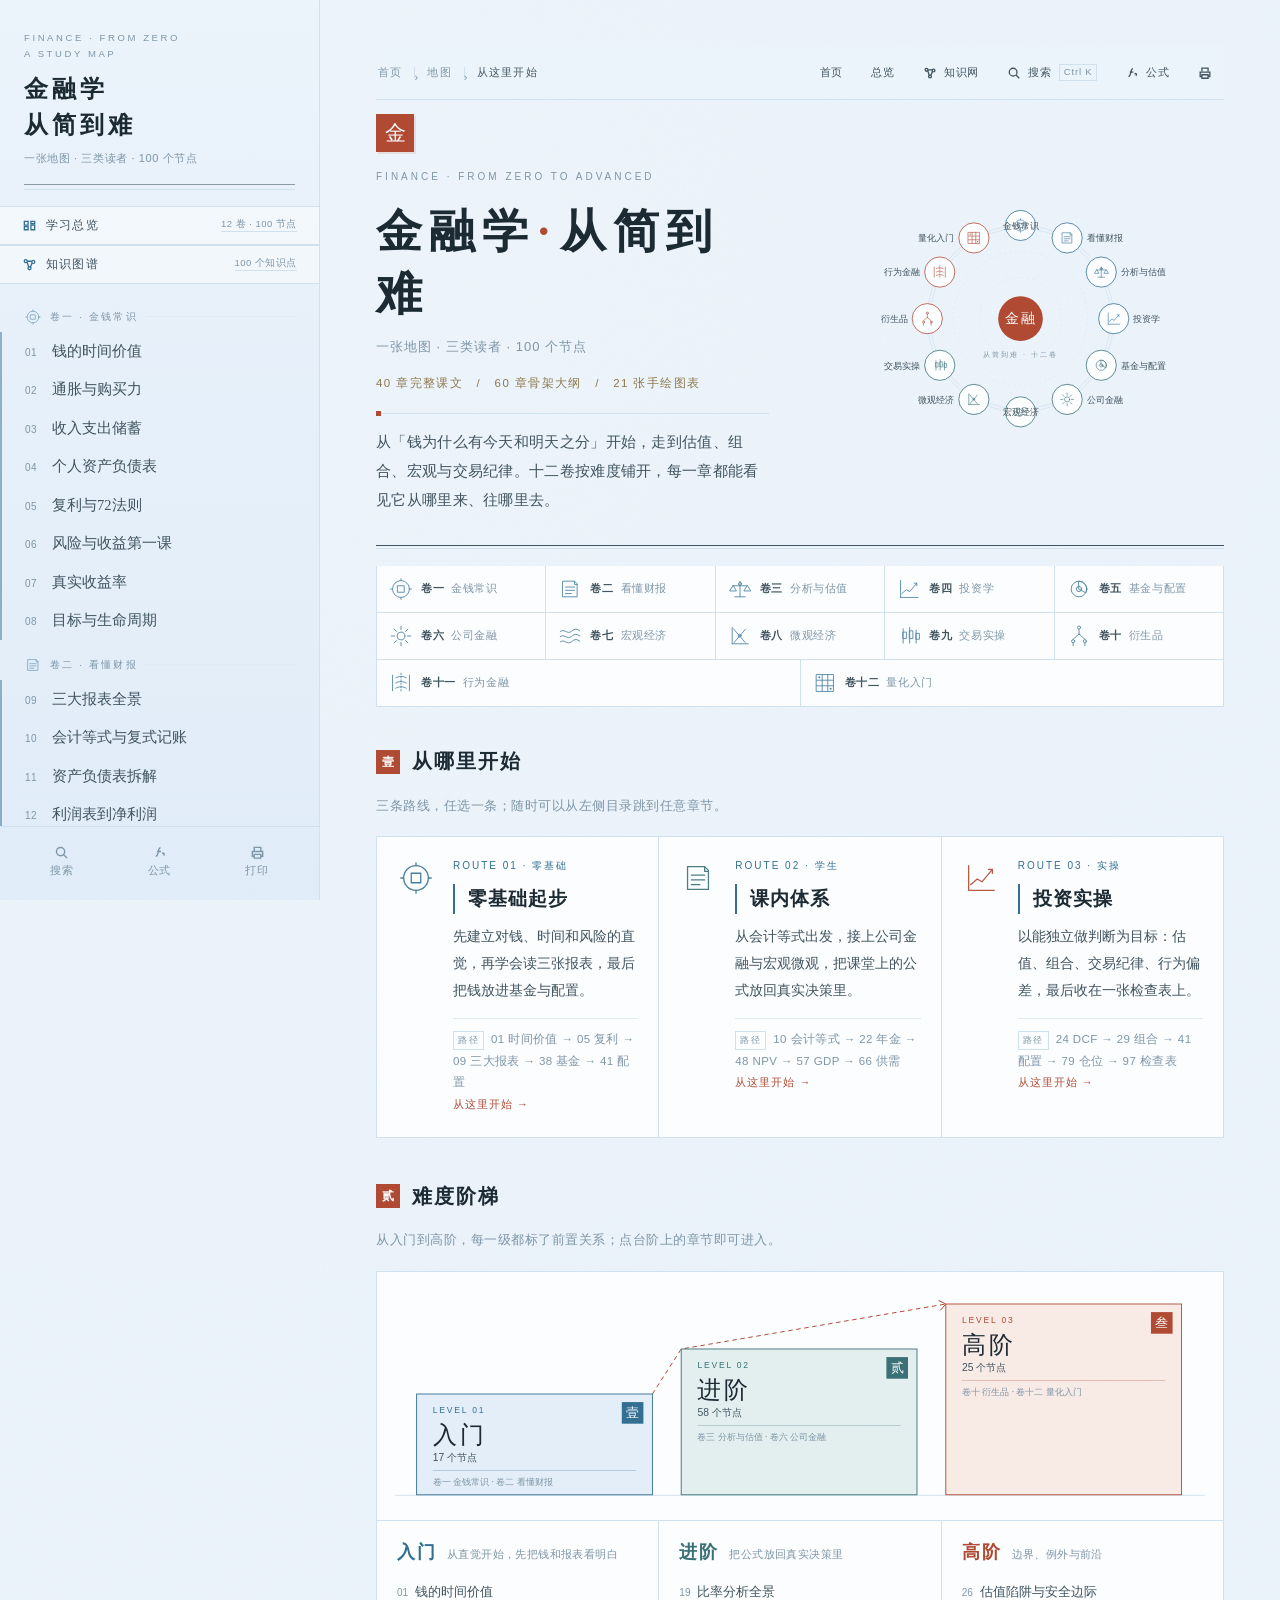
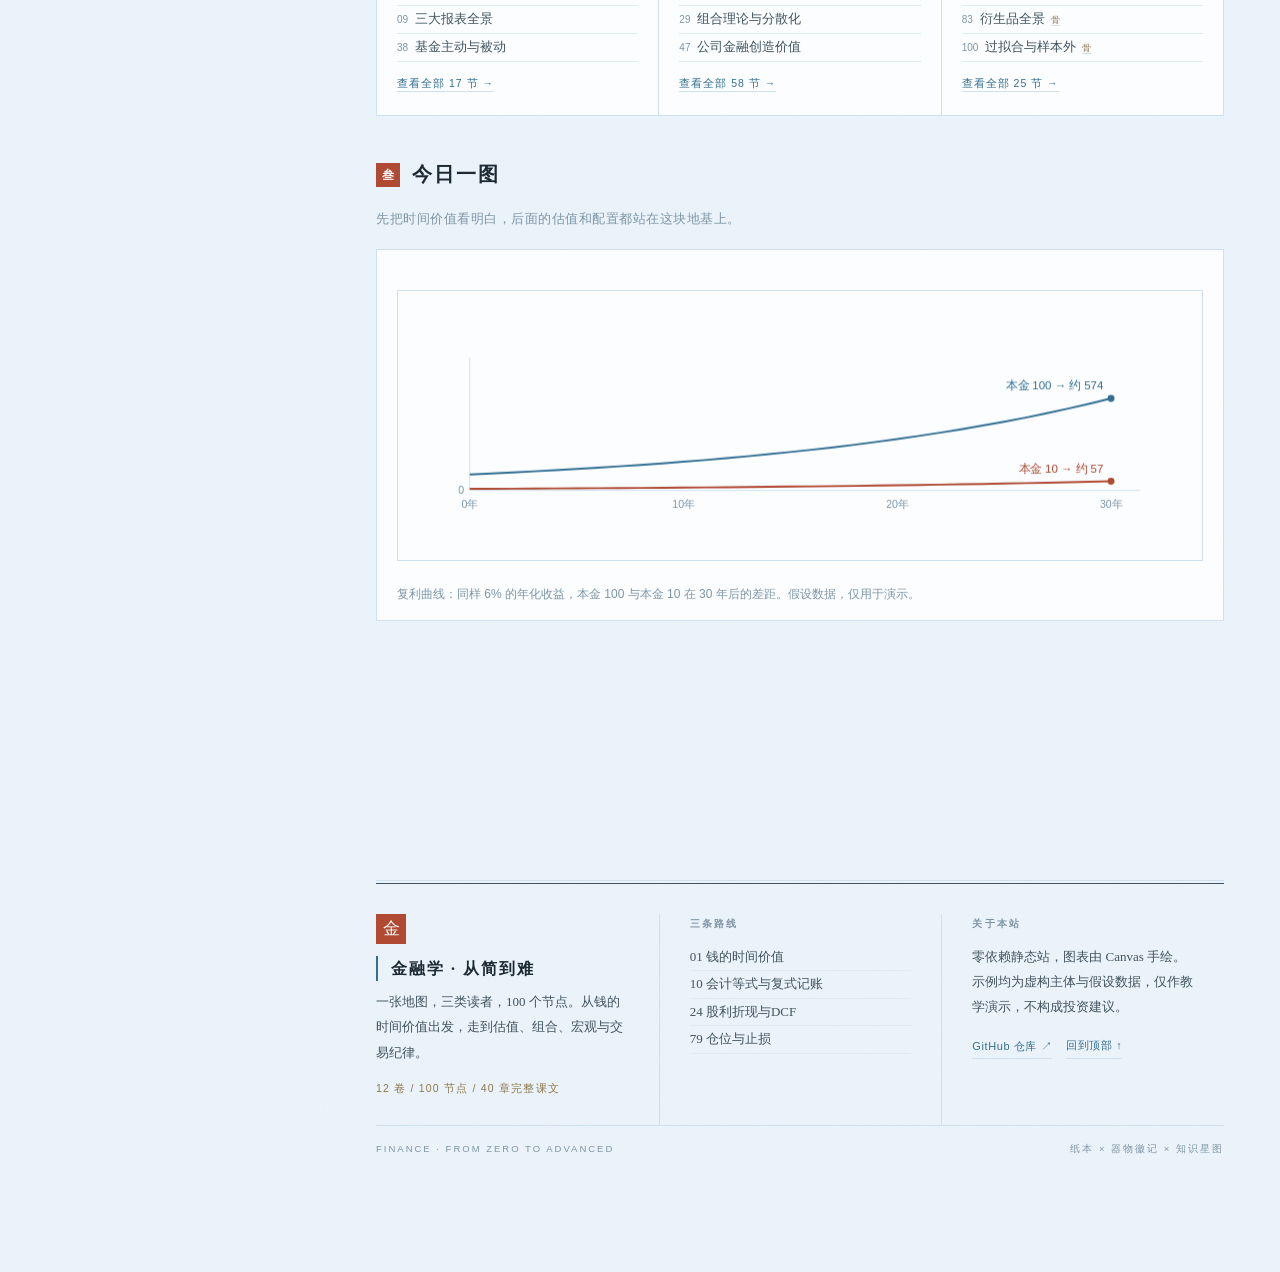
==== commit 6e90d84c: "feat: 金融学·从简到难 学习站（12卷/100节点/40章课文/21图表）" ====
--- a/index.html
+++ b/index.html
@@ -76,9 +76,11 @@
         <button class="tbtn" id="menuBtn" aria-label="打开目录">
           <svg viewBox="0 0 16 16"><path d="M2.5 4h11M2.5 8h11M2.5 12h11"/></svg>
         </button>
-        <span id="curNum">地图</span>
-        <span class="div"></span>
-        <span class="now" id="curTitle">从这里开始</span>
+      <button class="crumb-home" id="crumbHome" type="button">首页</button>
+      <span class="div">›</span>
+      <button class="crumb-vol" id="crumbVol" type="button">地图</button>
+      <span class="div">›</span>
+      <span class="now"><b id="curNum"></b><span id="curTitle">从这里开始</span></span>
       </div>
       <div class="tools">
         <button class="tbtn" type="button" id="homeBtn"><span>首页</span></button>
@@ -104,6 +106,31 @@
     <footer class="cfoot" id="cfoot">
       <button id="prevBtn" type="button"><span>上一章</span><em id="prevTitle">—</em></button>
       <button id="nextBtn" class="next" type="button"><span>下一章</span><em id="nextTitle">—</em></button>
+    </footer>
+
+    <footer class="sitefoot" id="sitefoot">
+      <div class="sf-col sf-about">
+        <div class="sf-seal">金</div>
+        <h3>金融学 · 从简到难</h3>
+        <p>一张地图，三类读者，100 个节点。从钱的时间价值出发，走到估值、组合、宏观与交易纪律。</p>
+        <div class="sf-stat" id="sfStat">12 卷 / 100 节点 / 40 章完整课文</div>
+      </div>
+      <div class="sf-col sf-links">
+        <h4>三条路线</h4>
+        <a data-id="time-value">01 钱的时间价值</a>
+        <a data-id="accounting-equation">10 会计等式与复式记账</a>
+        <a data-id="dcf-ddm">24 股利折现与DCF</a>
+        <a data-id="position-stop">79 仓位与止损</a>
+      </div>
+      <div class="sf-col sf-note">
+        <h4>关于本站</h4>
+        <p>零依赖静态站，图表由 Canvas 手绘。示例均为虚构主体与假设数据，仅作教学演示，不构成投资建议。</p>
+        <div class="sf-meta">
+          <a href="https://github.com/shang571/finance-from-zero" target="_blank" rel="noopener">GitHub 仓库 ↗</a>
+          <button type="button" id="sfTop">回到顶部 ↑</button>
+        </div>
+      </div>
+      <div class="sf-bottom"><span>FINANCE · FROM ZERO TO ADVANCED</span><span>纸本 × 器物徽记 × 知识星图</span></div>
     </footer>
   </main>
 </div>
--- a/app.css
+++ b/app.css
@@ -332,7 +332,7 @@
 .quiz-foot button{font-family:var(--sans);font-size:10.5px;color:var(--muted);letter-spacing:1px;border-bottom:1px solid var(--rule);padding:2px 0;}
 .quiz-foot button:hover{color:var(--ink);border-color:var(--ink2);}
 
-/* 图表 */.chart-box{background:var(--sheet);border:1px solid var(--rule);padding:22px 18px 16px;margin:22px 0;}
+/* 图表 */.chart-box{background:var(--sheet);border:1px solid var(--rule);padding:22px 18px 16px;margin:22px 0;overflow-x:auto;overflow-y:hidden;-webkit-overflow-scrolling:touch;}
 /* 画布独立滚动层：宽图在窄屏横向滑动，图注不跟着跑 */
 .cv-scroll{overflow-x:auto;overflow-y:hidden;-webkit-overflow-scrolling:touch;}
 .cv-scroll canvas{display:block;}
@@ -992,6 +992,7 @@
 /* 旧站把这条写在 index.html 的内联 style 里；本站统一放到设计系统，
    否则桌面端 #navMask 会成为 grid 项目，把 .main 挤到第二行 */
 #navMask{display:none;}
+html{overflow-x:hidden;}
 .home{padding:4px 0 10px;}
 .home.hide{display:none;}
 .home-mast{border-bottom:1px solid var(--rule);padding-bottom:24px;margin-bottom:30px;}
@@ -1187,3 +1188,41 @@
 @media print{
   .ladder-wrap{display:none!important;}
 }
+
+/* ---------- 侧栏：难度用发丝色条，不用小方块 ---------- */
+.nav-item[data-lv="入"]{border-left-color:rgba(51,111,146,.5);}
+.nav-item[data-lv="进"]{border-left-color:rgba(58,112,118,.5);}
+.nav-item[data-lv="高"]{border-left-color:rgba(176,74,51,.5);}
+.main{padding-bottom:84px;}
+.crumb-home,.crumb-vol{font-family:var(--sans);font-size:11px;letter-spacing:1.2px;color:var(--muted);cursor:pointer;padding:4px 0;border-bottom:1px solid transparent;}
+.crumb-home:hover,.crumb-vol:hover{color:var(--red);border-color:var(--red);}
+.crumb .div{color:var(--muted);}
+.crumb .now b{font-weight:600;color:var(--red);font-variant-numeric:tabular-nums;}
+.nav-item.active[data-lv="入"]{border-left-color:var(--green);}
+.nav-item.active[data-lv="进"]{border-left-color:var(--purple);}
+.nav-item.active[data-lv="高"]{border-left-color:var(--red);}
+
+/* ---------- 全站页脚 ---------- */
+.sitefoot{margin-top:64px;border-top:1px solid var(--ink2);padding:30px 0 0;position:relative;display:flex;flex-wrap:wrap;gap:0;}
+.sitefoot:before{content:'';position:absolute;left:0;right:0;top:-4px;height:1px;background:var(--rule);}
+.sf-col{flex:1 1 240px;min-width:0;padding:0 30px 26px 0;}
+.sf-col + .sf-col{border-left:1px solid var(--rule);padding-left:30px;}
+.sf-seal{width:30px;height:30px;line-height:30px;background:var(--red);color:var(--sheet);text-align:center;font-size:17px;margin-bottom:12px;}
+.sf-about h3{font-size:16px;letter-spacing:2px;margin:0 0 8px;font-weight:600;}
+.sf-about p,.sf-note p{font-size:13px;line-height:1.95;color:var(--ink2);margin:0;}
+.sf-stat{font-family:var(--sans);font-size:10.5px;letter-spacing:1.2px;color:var(--gold);margin-top:14px;}
+.sf-col h4{font-family:var(--sans);font-size:10px;letter-spacing:2.2px;color:var(--muted);margin:2px 0 12px;font-weight:600;}
+.sf-links a{display:block;font-size:13px;line-height:2.05;color:var(--ink2);cursor:pointer;border-bottom:1px solid var(--rule-2);}
+.sf-links a:hover{color:var(--red);}
+.sf-meta{display:flex;flex-wrap:wrap;gap:14px;margin-top:16px;}
+.sf-meta a,.sf-meta button{font-family:var(--sans);font-size:11px;letter-spacing:.6px;color:var(--green);border-bottom:1px solid var(--rule);padding:0 0 2px;cursor:pointer;}
+.sf-meta a:hover,.sf-meta button:hover{color:var(--red);border-color:var(--red);}
+.sf-bottom{flex:1 1 100%;border-top:1px solid var(--rule);padding:14px 0 30px;display:flex;justify-content:space-between;gap:16px;flex-wrap:wrap;}
+.sf-bottom span{font-family:var(--sans);font-size:9.5px;letter-spacing:2px;color:var(--muted);}
+@media(max-width:900px){
+  .sf-col{flex:1 1 100%;padding-right:0;}
+  .sf-col + .sf-col{border-left:0;border-top:1px solid var(--rule);padding-left:0;padding-top:20px;}
+}
+@media print{
+  .sitefoot{display:none!important;}
+}
